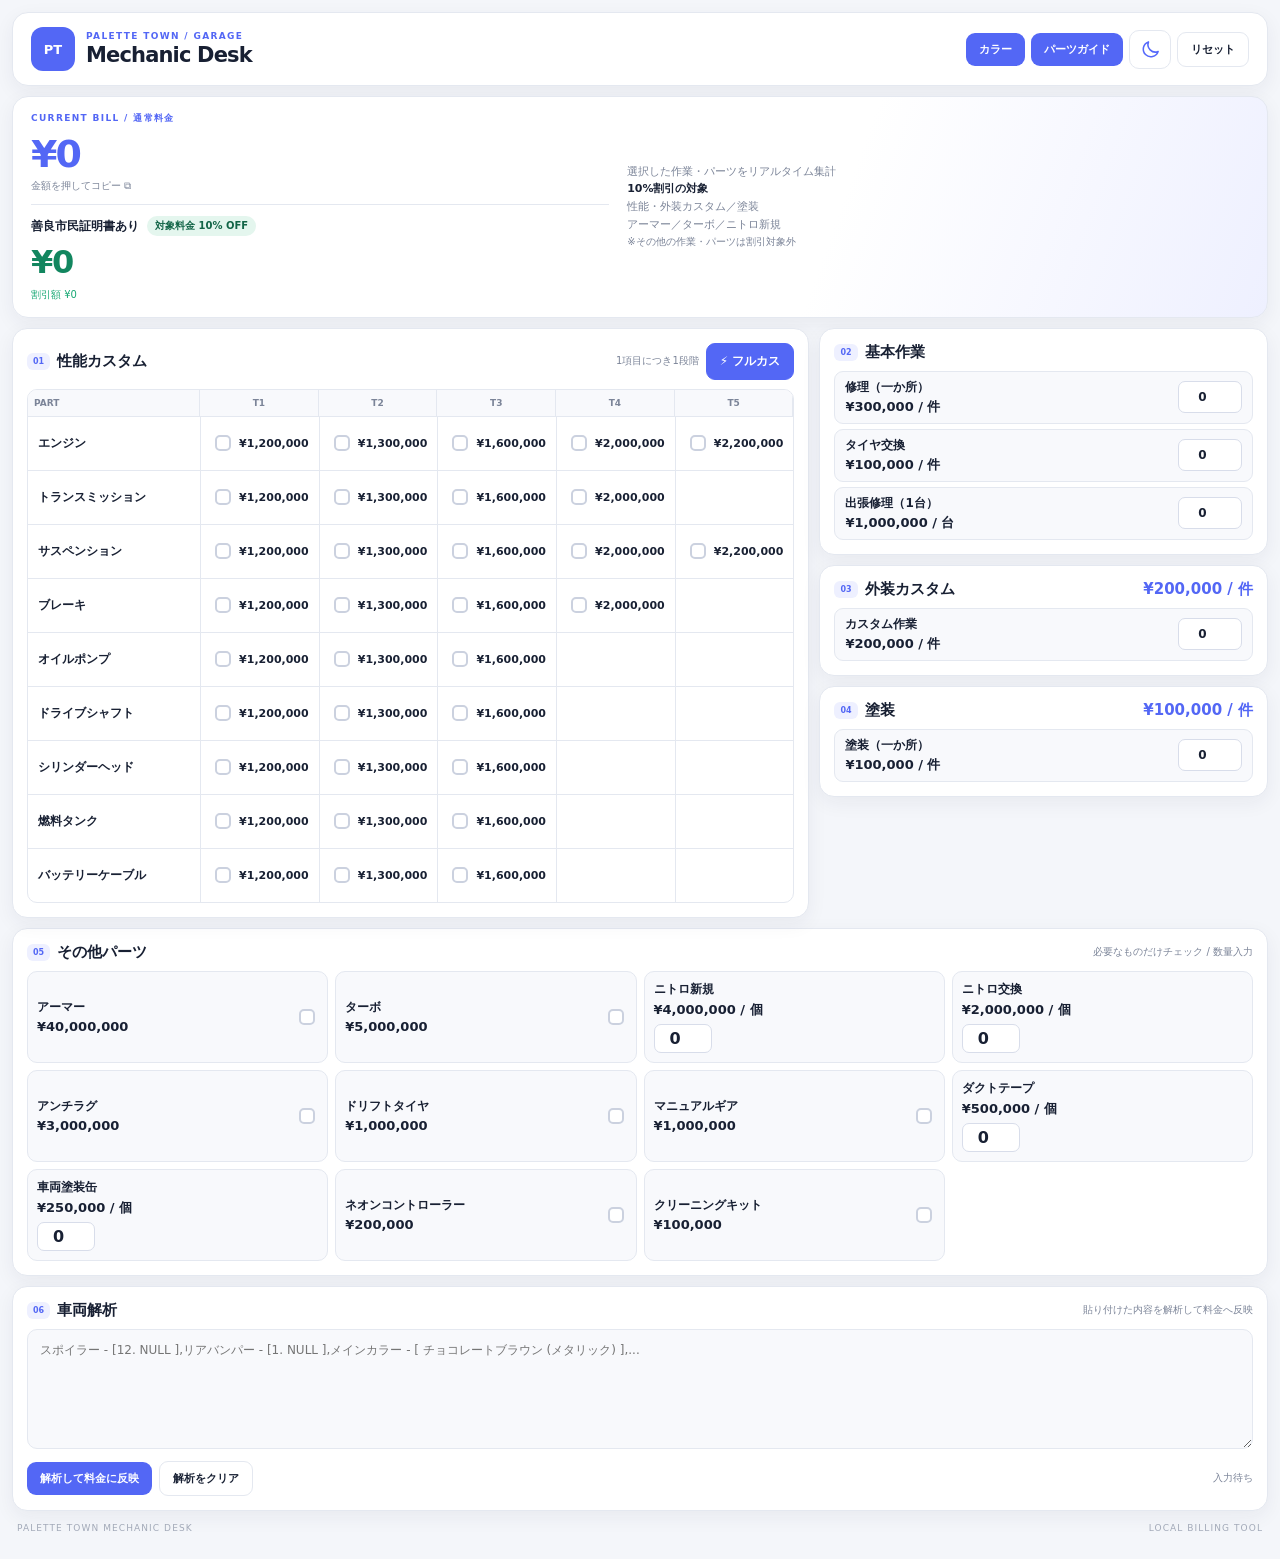
==== index.html @ 04c44219 "Add files via upload" ====
<!DOCTYPE html>
<html lang="ja">
<head>
  <meta charset="UTF-8">
  <meta name="viewport" content="width=device-width, initial-scale=1.0">
  <title>Palette Town | Mechanic Desk</title>
  <link rel="stylesheet" href="style.css?v=fullcustom-nitro-20261017-3">
  <link rel="stylesheet" href="theme-icons.css?v=20261020-01">
</head>
<body>
  <div class="app">

    <header class="topbar">
      <div class="brand">
        <div class="brand-mark">PT</div>
        <div>
          <div class="eyebrow">PALETTE TOWN / GARAGE</div>
          <h1>Mechanic Desk</h1>
        </div>
      </div>

      <div class="header-actions">
        <button type="button" onclick="location.href='colors.html?v=anonymous-safe-20261009-1'">カラー</button>
        <button type="button" onclick="location.href='guide.html'" aria-label="パーツガイドへ移動">パーツガイド</button>
        <button id="themeBtn" class="theme-btn" title="ライト・ダークモード切替" aria-label="ライト・ダークモード切替" type="button">🌙</button>
        <button id="resetBtn" class="ghost">リセット</button>
      </div>
    </header>

    <section class="summary">
      <div class="bill-amounts">
        <div class="bill-line">
          <p class="eyebrow">CURRENT BILL / 通常料金</p>
          <button type="button" class="amount-click total" id="total"
            title="通常料金をコピー" aria-label="通常料金0円をコピー">¥0</button>
          <span class="copy-assist">金額を押してコピー <span aria-hidden="true">⧉</span></span>
        </div>
        <div class="certificate-bill">
          <div class="certificate-title">
            <span>善良市民証明書あり</span>
            <span class="certificate-rate">対象料金 10% OFF</span>
          </div>
          <button type="button" class="amount-click discounted-total" id="discountTotal"
            title="証明書割引後の金額をコピー" aria-label="善良市民証明書適用後0円をコピー">¥0</button>
          <span class="discount-savings" id="discountSavings">割引額 ¥0</span>
        </div>
      </div>
      <div class="summary-note">
        選択した作業・パーツをリアルタイム集計<br>
        <strong>10%割引の対象</strong><br>
        性能・外装カスタム／塗装<br>
        アーマー／ターボ／ニトロ新規<br>
        <span class="summary-notice">※その他の作業・パーツは割引対象外</span>
      </div>
      <div class="message" id="message" role="status" aria-live="polite"></div>
    </section>

    <main class="workspace">

      <section class="panel performance">
        <div class="panel-head">
          <div>
            <span class="section-no">01</span>
            <h2>性能カスタム</h2>
          </div>
          <div class="performance-quick">
            <span class="hint">1項目につき1段階</span>
            <button type="button" id="fullCustomBtn" class="full-custom-btn" aria-pressed="false" title="エンジンT4・ブレーキT3・トランスミッションT3・その他性能最高T、アーマー・ターボ・ニトロ新規1個を選択（サスペンション除外）">⚡ フルカス</button>
          </div>
        </div>

        <div class="tier-table">
          <div class="tier-head">
            <span>PART</span>
            <span>T1</span>
            <span>T2</span>
            <span>T3</span>
            <span>T4</span>
            <span>T5</span>
          </div>
          <div id="tierItems"></div>
        </div>
      </section>

      <div class="side-stack">

        <section class="panel compact">
          <div class="panel-head">
            <div>
              <span class="section-no">02</span>
              <h2>基本作業</h2>
            </div>
          </div>

          <div class="basic-list">
            <label class="basic-row">
              <span>
                修理（一か所）
                <small>¥300,000 / 件</small>
              </span>
              <input type="number" min="0" value="0" data-price="300000" class="qty">
            </label>

            <label class="basic-row">
              <span>
                タイヤ交換
                <small>¥100,000 / 件</small>
              </span>
              <input type="number" min="0" value="0" data-price="100000" class="qty">
            </label>

            <label class="basic-row">
              <span>
                出張修理（1台）
                <small>¥1,000,000 / 台</small>
              </span>
              <input type="number" min="0" value="0" data-price="1000000" class="qty">
            </label>
          </div>
        </section>

        <section class="panel compact">
          <div class="panel-head">
            <div>
              <span class="section-no">03</span>
              <h2>外装カスタム</h2>
            </div>
            <strong>¥200,000 / 件</strong>
          </div>

          <div class="basic-list">
            <label class="basic-row">
              <span>
                カスタム作業
                <small>¥200,000 / 件</small>
              </span>
              <input id="customQty" type="number" min="0" value="0" data-price="200000" data-discount-eligible="true" class="qty">
            </label>
          </div>
        </section>

        <section class="panel compact">
          <div class="panel-head">
            <div>
              <span class="section-no">04</span>
              <h2>塗装</h2>
            </div>
            <strong>¥100,000 / 件</strong>
          </div>

          <div class="basic-list">
            <label class="basic-row">
              <span>
                塗装（一か所）
                <small>¥100,000 / 件</small>
              </span>
              <input id="paintQty" type="number" min="0" value="0" data-price="100000" data-discount-eligible="true" class="qty">
            </label>
          </div>
        </section>

      </div>
    </main>

    <section class="panel other">
      <div class="panel-head">
        <div>
          <span class="section-no">05</span>
          <h2>その他パーツ</h2>
        </div>
        <span class="hint">必要なものだけチェック / 数量入力</span>
      </div>

      <div class="parts-grid" id="partsGrid"></div>
    </section>

    <!-- 車両解析はページの一番最後 -->
    <section class="panel analyzer-panel">
      <div class="panel-head">
        <div>
          <span class="section-no">06</span>
          <h2>車両解析</h2>
        </div>
        <span class="hint">貼り付けた内容を解析して料金へ反映</span>
      </div>

      <textarea
        id="orderInput"
        class="analyzer-input"
        spellcheck="false"
        placeholder="スポイラー - [12. NULL ],リアバンパー - [1. NULL ],メインカラー - [ チョコレートブラウン (メタリック) ],..."
      ></textarea>

      <div class="analyzer-actions">
        <button id="analyzeBtn">解析して料金に反映</button>
        <button id="clearAnalysisBtn" class="ghost">解析をクリア</button>
        <span id="analyzerStatus" class="analyzer-status">入力待ち</span>
      </div>

      <div id="analyzerResult" class="analyzer-result">
        <div class="analyzer-result-head">
          <strong>必要アイテム合計</strong>
          <div class="analyzer-counts">
            <span id="analysisItemCount">0個</span>
            <span id="analysisTypeCount">0種類</span>
          </div>
        </div>

        <div id="needGrid" class="need-grid"></div>

        <div class="analysis-breakdown">
          <div class="analysis-charge">
            <span>
              カスタム
              <small class="auto-note">料金へ自動反映</small>
            </span>
            <strong><span id="analysisCustomCount">0</span>件 × ¥200,000</strong>
          </div>

          <div class="analysis-charge">
            <span>
              塗装
              <small class="auto-note">料金へ自動反映</small>
            </span>
            <strong><span id="analysisPaintCount">0</span>件 × ¥100,000</strong>
          </div>
        </div>

        <div class="instruction-area">
          <section class="instruction-section">
            <div class="instruction-title">
              <div>
                <strong>パーツ選択</strong>
                <small>どのパーツの、どの項目を、何番にするか</small>
              </div>
              <span id="partInstructionCount">0件</span>
            </div>
            <div id="partInstructionGrid" class="instruction-grid"></div>
          </section>

          <section class="instruction-section">
            <div class="instruction-title">
              <div>
                <strong>カラー</strong>
                <small>どの項目を、何色にするか</small>
              </div>
              <span id="settingInstructionCount">0件</span>
            </div>
            <div id="settingInstructionGrid" class="instruction-grid"></div>
          </section>
        </div>

        <section id="unregisteredSection" class="unregistered-section" hidden>
          <div class="instruction-title">
            <div>
              <strong>未登録</strong>
              <small>変更項目が未登録のものです。内容を確認してください。</small>
            </div>
            <span id="unregisteredCount">0件</span>
          </div>
          <div id="unregisteredGrid" class="instruction-grid"></div>
        </section>
      </div>
    </section>

    <footer>
      <span>PALETTE TOWN MECHANIC DESK</span>
      <span>LOCAL BILLING TOOL</span>
    </footer>

  </div>

  <script src="script.js?v=fullcustom-nitro-20261017-3"></script>
</body>
</html>
---- style.css ----
*{box-sizing:border-box}

:root{
  --bg:#f4f6fa;
  --surface:#fff;
  --surface2:#f8f9fc;
  --text:#182033;
  --muted:#7b8498;
  --line:#e4e8f0;
  --primary:#5367f5;
  --primary-dark:#4052d8;
  --green:#18a874;
  --shadow:0 6px 20px rgba(29,42,76,.06);
}

body.dark{
  --bg:#11141b;
  --surface:#1a1f29;
  --surface2:#202631;
  --text:#edf1f7;
  --muted:#929bad;
  --line:#303746;
  --primary:#6879ff;
  --primary-dark:#7b89ff;
  --green:#37c995;
  --shadow:0 8px 24px rgba(0,0,0,.22);
}

html{scroll-behavior:smooth}

body{
  margin:0;
  background:var(--bg);
  color:var(--text);
  font-family:"Noto Sans JP","Yu Gothic",system-ui,sans-serif;
  transition:background .2s,color .2s;
}

button,input{font:inherit}
button{cursor:pointer}

.app{
  width:min(1320px,calc(100% - 24px));
  margin:12px auto 24px;
}

.topbar{
  background:var(--surface);
  border:1px solid var(--line);
  border-radius:16px;
  padding:14px 18px;
  display:flex;
  align-items:center;
  justify-content:space-between;
  gap:14px;
  box-shadow:var(--shadow);
  margin-bottom:10px;
}

.brand{
  display:flex;
  align-items:center;
  gap:11px;
}

.brand-mark{
  width:44px;
  height:44px;
  border-radius:12px;
  background:var(--primary);
  color:#fff;
  display:grid;
  place-items:center;
  font-size:13px;
  font-weight:900;
}

.eyebrow{
  color:var(--primary);
  font-size:9px;
  font-weight:900;
  letter-spacing:.15em;
  margin:0 0 2px;
}

h1{
  font-size:21px;
  margin:0;
  letter-spacing:-.04em;
}

.header-actions{
  display:flex;
  align-items:center;
  gap:6px;
}

button{
  border:0;
  border-radius:9px;
  padding:9px 13px;
  background:var(--primary);
  color:#fff;
  font-weight:800;
  font-size:11px;
}

button:hover{
  background:var(--primary-dark);
}

button:active{
  transform:scale(.98);
}

button.ghost{
  background:var(--surface);
  color:var(--text);
  border:1px solid var(--line);
}

.theme-btn{
  width:38px;
  height:38px;
  padding:0;
  display:grid;
  place-items:center;
  background:var(--surface);
  color:var(--text);
  border:1px solid var(--line);
  font-size:16px;
}

.theme-btn:hover{
  background:var(--surface2);
}

/* サマリー */

.summary{
  background:linear-gradient(
    110deg,
    var(--surface) 0%,
    var(--surface) 65%,
    #eef0ff 100%
  );
  border:1px solid var(--line);
  border-radius:16px;
  padding:15px 18px;
  display:grid;
  grid-template-columns:1.1fr 1fr auto;
  align-items:center;
  gap:12px;
  box-shadow:var(--shadow);
  margin-bottom:10px;
}

body.dark .summary{
  background:linear-gradient(
    110deg,
    var(--surface) 0%,
    var(--surface) 65%,
    #20253d 100%
  );
}

.total{
  font-size:38px;
  line-height:1;
  font-weight:900;
  color:var(--primary);
  letter-spacing:-.05em;
}

.summary-note{
  font-size:11px;
  color:var(--muted);
  line-height:1.6;
}

.message{
  font-size:11px;
  color:var(--green);
  text-align:right;
  min-width:130px;
}

/* レイアウト */

.workspace{
  display:grid;
  grid-template-columns:minmax(0,1.6fr) minmax(340px,.9fr);
  gap:10px;
}

.panel{
  background:var(--surface);
  border:1px solid var(--line);
  border-radius:15px;
  padding:14px;
  box-shadow:var(--shadow);
  margin-bottom:10px;
}

.panel-head{
  display:flex;
  justify-content:space-between;
  align-items:center;
  gap:8px;
  margin-bottom:9px;
}

.panel-head>div{
  display:flex;
  align-items:center;
  gap:7px;
}

.section-no{
  color:var(--primary);
  background:#eef0ff;
  border-radius:6px;
  padding:4px 6px;
  font-size:8px;
  font-weight:900;
}

body.dark .section-no{
  background:#292f52;
}

h2{
  font-size:15px;
  margin:0;
}

.hint{
  font-size:10px;
  color:var(--muted);
}

.panel-head strong{
  font-size:15px;
  color:var(--primary);
  font-weight:900;
  white-space:nowrap;
}

/* 性能カスタム */

.tier-table{
  border:1px solid var(--line);
  border-radius:10px;
  overflow:hidden;
}

.tier-head,
.tier-row{
  display:grid;
  grid-template-columns:1.45fr repeat(5,1fr);
}

.tier-head{
  background:var(--surface2);
  color:var(--muted);
  font-size:9px;
  font-weight:900;
}

.tier-head span{
  padding:8px 6px;
  text-align:center;
  border-right:1px solid var(--line);
}

.tier-head span:first-child{
  text-align:left;
}

.tier-row{
  min-height:54px;
  border-top:1px solid var(--line);
}

.tier-row>span{
  display:flex;
  align-items:center;
  padding:7px 10px;
  font-size:12px;
  font-weight:800;
}

.tier-cell{
  display:flex;
  align-items:center;
  justify-content:center;
  border-left:1px solid var(--line);
}

.tier-cell label{
  width:100%;
  height:100%;
  display:flex;
  align-items:center;
  justify-content:center;
  gap:5px;
  cursor:pointer;
}

.tier-cell label:hover{
  background:var(--surface2);
}

.tier-cell input,
.part input[type=checkbox]{
  appearance:none;
  width:16px;
  height:16px;
  border:2px solid #cbd1df;
  border-radius:5px;
  background:var(--surface);
  position:relative;
  flex-shrink:0;
}

.tier-cell input:checked,
.part input[type=checkbox]:checked{
  background:var(--primary);
  border-color:var(--primary);
}

.tier-cell input:checked:after,
.part input[type=checkbox]:checked:after{
  content:"✓";
  position:absolute;
  left:2px;
  top:-3px;
  color:#fff;
  font-size:11px;
  font-weight:900;
}

.tier-price{
  font-size:11px;
  color:var(--text);
  font-weight:800;
}

/* 基本作業 */

.basic-list{
  display:grid;
  gap:5px;
}

.basic-row{
  display:flex;
  align-items:center;
  justify-content:space-between;
  padding:7px 10px;
  border:1px solid var(--line);
  background:var(--surface2);
  border-radius:9px;
  font-size:12px;
  font-weight:700;
}

.basic-row span{
  display:flex;
  flex-direction:column;
  gap:2px;
}

.basic-row small{
  color:var(--text);
  font-size:13px;
  font-weight:800;
}

.qty{
  width:64px;
  height:32px;
  border:1px solid #d8ddea;
  border-radius:7px;
  background:var(--surface);
  color:var(--text);
  text-align:center;
  outline:none;
  font-weight:700;
}

.qty:focus{
  border-color:var(--primary);
  box-shadow:0 0 0 3px #eef0ff;
}

body.dark .qty{
  border-color:#3b4353;
}

/* その他パーツ */

.parts-grid{
  display:grid;
  grid-template-columns:repeat(4,1fr);
  gap:7px;
}

.part{
  min-height:70px;
  border:1px solid var(--line);
  border-radius:10px;
  background:var(--surface2);
  padding:9px;
  display:grid;
  grid-template-columns:1fr auto;
  gap:6px;
  align-items:center;
}

.part:hover{
  border-color:#c9d0e0;
}

.part:has(input:checked){
  border-color:#b8c0ff;
  background:#f0f2ff;
}

body.dark .part:has(input:checked){
  border-color:#6874d8;
  background:#252b45;
}

.part-name{
  font-size:12px;
  font-weight:800;
}

.part-price{
  font-size:13px;
  color:var(--text);
  font-weight:800;
  margin-top:3px;
}

.part .qty{
  width:58px;
  height:29px;
  margin-top:5px;
}

/* フッター */

footer{
  display:flex;
  justify-content:space-between;
  padding:2px 5px;
  color:#a2a9b8;
  font-size:9px;
  letter-spacing:.12em;
}

/* タブレット */

@media(max-width:1000px){
  .workspace{
    grid-template-columns:1fr;
  }

  .parts-grid{
    grid-template-columns:repeat(3,1fr);
  }
}

/* スマホ */

@media(max-width:700px){
  .app{
    width:calc(100% - 14px);
    margin-top:7px;
  }

  .topbar{
    flex-direction:column;
    align-items:flex-start;
    padding:12px 14px;
  }

  .header-actions{
    width:100%;
    flex-wrap:wrap;
  }

  .summary{
    grid-template-columns:1fr;
    padding:13px 15px;
  }

  .message{
    text-align:left;
  }

  .tier-table{
    overflow-x:auto;
  }

  .tier-head,
  .tier-row{
    min-width:650px;
  }

  .parts-grid{
    grid-template-columns:repeat(2,1fr);
  }

  .total{
    font-size:34px;
  }
}

/* 小さいスマホ */

@media(max-width:420px){
  .app{
    width:calc(100% - 8px);
  }

  .panel{
    padding:11px;
  }

  .topbar{
    padding:11px;
  }

  .summary{
    padding:12px;
  }

  .parts-grid{
    grid-template-columns:1fr;
  }

  .header-actions button{
    flex:1;
  }

  .theme-btn{
    flex:0 0 42px!important;
  }
}


/* 車両解析 統合 */
.analyzer-input{width:100%;min-height:105px;resize:vertical;padding:11px 12px;border:1px solid var(--line);border-radius:10px;background:var(--surface2);color:var(--text);outline:none;font:12px/1.65 "Noto Sans JP","Yu Gothic",system-ui,sans-serif}
.analyzer-input:focus{border-color:var(--primary);box-shadow:0 0 0 3px #eef0ff}body.dark .analyzer-input:focus{box-shadow:0 0 0 3px #292f52}
.analyzer-actions{display:flex;align-items:center;gap:7px;margin-top:8px}.analyzer-actions .ghost{background:var(--surface);color:var(--text);border:1px solid var(--line)}#analyzerStatus{margin-left:auto;color:var(--muted);font-size:10px}
.analyzer-result{display:none;margin-top:10px}.analyzer-result.show{display:block}.analyzer-result-head{display:flex;justify-content:space-between;align-items:center;margin-bottom:7px;font-size:11px}.analyzer-result-head span{color:var(--muted)}
.need-grid{display:grid;grid-template-columns:repeat(6,1fr);gap:6px}.need-card{min-height:60px;padding:8px;border:1px solid var(--line);border-radius:9px;background:var(--surface2);display:flex;justify-content:space-between;align-items:center;gap:6px}.need-card b{display:block;font-size:10px}.need-card small{display:block;color:var(--muted);font-size:8px;margin-top:2px}.need-card>strong{color:var(--primary);font-size:13px;white-space:nowrap}
.analysis-breakdown{display:grid;grid-template-columns:repeat(2,1fr);gap:6px;margin-top:8px}.analysis-breakdown>div{padding:8px 10px;border:1px solid var(--line);border-radius:9px;background:var(--surface2);display:flex;justify-content:space-between;font-size:10px}.analysis-breakdown strong{color:var(--primary)}
@media(max-width:1000px){.need-grid{grid-template-columns:repeat(4,1fr)}}@media(max-width:700px){.need-grid{grid-template-columns:repeat(2,1fr)}.analysis-breakdown{grid-template-columns:1fr}.analyzer-actions{flex-wrap:wrap}#analyzerStatus{width:100%;margin-left:0}}@media(max-width:420px){.need-grid{grid-template-columns:1fr}}


/* ===== 06 車両解析 ===== */
.analyzer-panel{
  margin-top:0;
}

.analyzer-input{
  width:100%;
  min-height:120px;
  resize:vertical;
  padding:11px 12px;
  border:1px solid var(--line);
  border-radius:10px;
  background:var(--surface2);
  color:var(--text);
  outline:none;
  font:12px/1.65 "Noto Sans JP","Yu Gothic",system-ui,sans-serif;
}

.analyzer-input:focus{
  border-color:var(--primary);
  box-shadow:0 0 0 3px #eef0ff;
}

body.dark .analyzer-input:focus{
  box-shadow:0 0 0 3px #292f52;
}

.analyzer-actions{
  display:flex;
  align-items:center;
  gap:7px;
  margin-top:8px;
}

.analyzer-status{
  margin-left:auto;
  color:var(--muted);
  font-size:10px;
}

.analyzer-result{
  display:none;
  margin-top:12px;
}

.analyzer-result.show{
  display:block;
}

.analyzer-result-head{
  display:flex;
  align-items:center;
  justify-content:space-between;
  gap:8px;
  margin-bottom:8px;
}

.analyzer-result-head strong{
  font-size:12px;
}

.analyzer-counts{
  display:flex;
  gap:6px;
}

.analyzer-counts span{
  padding:6px 9px;
  border-radius:999px;
  background:#e9f0ec;
  color:#267b78;
  font-size:9px;
  font-weight:900;
}

body.dark .analyzer-counts span{
  background:#263a36;
  color:#6ed0c4;
}

.need-grid{
  display:grid;
  grid-template-columns:repeat(6,1fr);
  gap:6px;
}

.need-card{
  min-height:66px;
  padding:8px 9px;
  border:1px solid var(--line);
  border-radius:9px;
  background:var(--surface2);
  display:flex;
  align-items:center;
  justify-content:space-between;
  gap:7px;
}

.need-card b{
  display:block;
  font-size:10px;
}

.need-card small{
  display:block;
  margin-top:2px;
  color:var(--muted);
  font-size:8px;
  line-height:1.35;
}

.need-card strong{
  color:var(--primary);
  font-size:13px;
  white-space:nowrap;
}

.analysis-breakdown{
  display:grid;
  grid-template-columns:repeat(2,1fr);
  gap:6px;
  margin-top:8px;
}

.analysis-charge{
  padding:9px 10px;
  border:1px solid var(--line);
  border-radius:9px;
  background:var(--surface2);
  display:flex;
  justify-content:space-between;
  align-items:center;
  gap:8px;
  font-size:10px;
}

.analysis-charge strong{
  color:var(--primary);
  font-size:12px;
}

.auto-note{
  color:var(--green);
  font-size:8px;
  font-weight:900;
}

@media(max-width:1000px){
  .need-grid{grid-template-columns:repeat(4,1fr)}
}

@media(max-width:700px){
  .need-grid{grid-template-columns:repeat(2,1fr)}
  .analysis-breakdown{grid-template-columns:1fr}
  .analyzer-actions{flex-wrap:wrap}
  .analyzer-status{width:100%;margin-left:0}
}

@media(max-width:420px){
  .need-grid{grid-template-columns:1fr}
}


/* ===== 06 車両解析：作業指示 ===== */
.instruction-area{
  display:grid;
  grid-template-columns:1fr 1fr;
  gap:9px;
  margin-top:10px;
}

.instruction-section{
  min-width:0;
}

.instruction-title{
  display:flex;
  align-items:center;
  justify-content:space-between;
  gap:8px;
  margin-bottom:7px;
}

.instruction-title>div{
  display:flex;
  flex-direction:column;
  gap:2px;
}

.instruction-title strong{
  font-size:12px;
}

.instruction-title small{
  color:var(--muted);
  font-size:8px;
}

.instruction-title>span{
  flex-shrink:0;
  padding:5px 8px;
  border-radius:999px;
  background:#eef0ff;
  color:var(--primary);
  font-size:8px;
  font-weight:900;
}

body.dark .instruction-title>span{
  background:#292f52;
}

.instruction-grid{
  display:grid;
  grid-template-columns:repeat(2,minmax(0,1fr));
  gap:6px;
}

.instruction-card{
  min-width:0;
  padding:9px;
  border:1px solid var(--line);
  border-radius:9px;
  background:var(--surface2);
}

.instruction-row{
  display:grid;
  grid-template-columns:68px minmax(0,1fr);
  gap:7px;
  align-items:start;
  padding:4px 0;
  border-bottom:1px solid var(--line);
}

.instruction-row:last-child{
  border-bottom:0;
}

.instruction-label{
  color:var(--muted);
  font-size:8px;
  font-weight:900;
}

.instruction-value{
  min-width:0;
  font-size:10px;
  font-weight:800;
  word-break:break-word;
}

.instruction-choice{
  color:var(--primary);
  font-size:14px;
  font-weight:900;
}

.instruction-empty{
  grid-column:1/-1;
  padding:14px;
  border:1px dashed var(--line);
  border-radius:9px;
  text-align:center;
  color:var(--muted);
  font-size:9px;
}

@media(max-width:1000px){
  .instruction-area{grid-template-columns:1fr}
}

@media(max-width:700px){
  .instruction-grid{grid-template-columns:1fr}
}

/* ===== 車両解析：未登録 ===== */
.unregistered-section{
  margin-top:12px;
  padding-top:10px;
  border-top:1px solid var(--line);
}

.unregistered-section[hidden]{
  display:none;
}

.unregistered-card{
  border-style:dashed;
}

.unregistered-badge{
  color:#d97706;
  font-weight:900;
}

body.dark .unregistered-badge{
  color:#fbbf24;
}

/* ── Mechanic Desk: one-tap install progress, light and dark ── */
button.instruction-card.install-card {
  --install-bg:var(--surface2);
  --install-border:var(--line);
  color:var(--text);
  background:var(--install-bg);
  border:2px solid var(--install-border);
  width:100%;
  min-height:138px;
  border-radius:12px;
  display:block;
  text-align:left;
  padding:12px 14px;
  cursor:pointer;
  touch-action:manipulation;
  line-height:1.45;
  transition:background-color .15s,border-color .15s,box-shadow .15s,transform .15s;
}
button.instruction-card.install-card:hover {background:var(--surface);border-color:var(--primary);transform:translateY(-1px)}
button.instruction-card.install-card:focus-visible{outline:3px solid var(--primary);outline-offset:3px}
button.instruction-card.install-card:active{transform:scale(.995)}
.install-card-head{display:flex;align-items:center;justify-content:space-between;gap:12px;margin-bottom:9px;padding-bottom:8px;border-bottom:1px solid var(--line)}
.install-state{font-size:13px;font-weight:900;color:var(--muted)}
.install-state-symbol{display:grid;place-items:center;border-radius:50%;width:28px;height:28px;background:var(--surface);border:1px solid var(--line);font-size:15px;color:var(--muted)}
button.instruction-card.install-card.is-installed,
button.instruction-card.install-card.is-installed:hover{
  background:#e3f7ec;
  border-color:#1caa72;
  box-shadow:0 2px 0 #a6dec2;
}
button.instruction-card.install-card.is-installed .install-state,
button.instruction-card.install-card.is-installed .install-state-symbol {color:#076e48}
button.instruction-card.install-card.is-installed .install-state-symbol {background:#d2f4e3;border-color:#51bf90}
button.instruction-card.install-card.is-installed .instruction-value {color:#134e39}
button.instruction-card.install-card.is-installed .instruction-choice {color:#078054}
button.instruction-card.install-card.is-installed .instruction-label {color:#3c705f}
button.instruction-card.install-card.is-installed .instruction-row {border-color:#b3e3cf}
body.dark button.instruction-card.install-card.is-installed,
body.dark button.instruction-card.install-card.is-installed:hover{
  background:#183a32;
  border-color:#59c8a2;
  box-shadow:0 2px 0 #164d40;
}
body.dark button.instruction-card.install-card.is-installed .install-state,
body.dark button.instruction-card.install-card.is-installed .install-state-symbol {color:#9df0cb}
body.dark button.instruction-card.install-card.is-installed .install-state-symbol {background:#24483e;border-color:#4bbd93}
body.dark button.instruction-card.install-card.is-installed .instruction-value {color:#e5f8ed}
body.dark button.instruction-card.install-card.is-installed .instruction-choice {color:#80efbe}
body.dark button.instruction-card.install-card.is-installed .instruction-label {color:#a9d3c0}
body.dark button.instruction-card.install-card.is-installed .instruction-row {border-color:#31644e}
@media(max-width:700px){button.instruction-card.install-card{min-height:122px;padding:14px 16px}}


/* v4: full-card button, clearly visible toggled state (light and dark) */
button.install-card { position:relative; cursor:pointer; user-select:none; -webkit-tap-highlight-color:transparent; }
button.install-card .install-card-hint {margin-left:auto;color:var(--muted);font-size:10px;font-weight:600;}
button.install-card[aria-pressed="true"],button.install-card[aria-pressed="true"]:hover {
  background:#c9f1dd !important; border-color:#168f61 !important;
  box-shadow:inset 0 0 0 1px #168f61, 0 2px 7px rgba(13,102,72,.11);
}
button.install-card[aria-pressed="true"] .install-card-hint {color:#087045;}
body.dark button.install-card[aria-pressed="true"],body.dark button.install-card[aria-pressed="true"]:hover {
  background:#194c3d !important; border-color:#62deae !important;
  box-shadow:inset 0 0 0 1px #62deae,0 2px 7px rgba(0,0,0,.2);
}
body.dark button.install-card[aria-pressed="true"] .install-card-hint {color:#aaf2d3;}
@media(max-width:600px){button.install-card .install-card-hint{font-size:9px}}

/* 善良市民証明書の料金表示：ライト / ダーク両方に対応 */
.summary {
  grid-template-columns:minmax(265px,1.22fr) minmax(190px,1fr) minmax(130px,auto);
  align-items:center;
  gap:18px;
}
.bill-amounts {display:flex;flex-direction:column;gap:11px;min-width:0;}
.bill-line .eyebrow {margin-bottom:5px;}
button.amount-click {
  display:block;
  width:fit-content;
  max-width:100%;
  border:0;
  padding:5px 8px 5px 0;
  border-radius:7px;
  background:transparent!important;
  box-shadow:none;
  text-align:left;
  cursor:copy;
  touch-action:manipulation;
  font-variant-numeric:tabular-nums;
  color:var(--primary);
  transform:none!important;
  transition:color .16s ease,opacity .16s ease;
}
button.amount-click:hover {color:var(--primary-dark);opacity:.8;}
button.amount-click:active {opacity:.6;}
button.amount-click:focus-visible {outline:3px solid var(--primary);outline-offset:3px;}
.copy-assist {display:block;font-size:10px;color:var(--muted);margin-top:1px;}
.certificate-bill {border-top:1px solid var(--line);padding-top:11px;}
.certificate-title {
  display:flex;align-items:center;flex-wrap:wrap;gap:8px;
  color:var(--text);font-size:12px;font-weight:800;
}
.certificate-rate {
  display:inline-block;padding:3px 8px;border-radius:100px;
  background:#e4f6ee;color:#126547;font-size:10px;white-space:nowrap;
}
button.discounted-total {
  margin-top:3px;
  font-size:clamp(25px,2.75vw,32px);line-height:1.18;
  letter-spacing:-.04em;
  font-weight:900;
  color:#12865f;
}
button.discounted-total:hover {color:#0b674a;}
.discount-savings {display:block;margin-top:1px;font-size:10px;color:var(--green);}
.summary-note strong {color:var(--text);}
.summary-notice {font-size:10px;}
body.dark .certificate-rate {background:#203d33;color:#8ef1c1;}
body.dark button.discounted-total {color:#7ee4b2;}
body.dark button.discounted-total:hover {color:#a9f4cc;}
@media(max-width:1000px) {
 .summary {grid-template-columns:minmax(230px,1.3fr) minmax(170px,1fr);}
 .summary .message {grid-column:1/-1;text-align:left;min-height:0;}
}
@media(max-width:700px) {
 .summary {grid-template-columns:1fr;gap:12px;}
 .summary .message {grid-column:auto;}
 .summary-note {border-top:1px solid var(--line);padding-top:11px;}
}
/* スマホ：性能カスタムの表だけを横スクロールし、ページ全体は広げない */
.workspace > *, .panel.performance, .panel.other, .analyzer-panel, .side-stack {min-width:0;}
.tier-table {max-width:100%; min-width:0;}
@media(max-width:700px) {
 .performance .tier-table {overflow-x:auto;overscroll-behavior-x:contain;}
}

/* 性能カスタム：一括フルカス（両テーマ対応） */
.performance-quick {
  display:flex;
  align-items:center;
  justify-content:flex-end;
  flex-wrap:wrap;
  gap:9px;
}
button.full-custom-btn {
  white-space:nowrap;
  border:1px solid var(--primary);
  background:var(--primary);
  color:#fff;
  border-radius:9px;
  min-height:37px;
  padding:9px 13px;
  font-size:12px;
  font-weight:800;
  touch-action:manipulation;
}
button.full-custom-btn:hover { background:var(--primary-dark); }
button.full-custom-btn:focus-visible {outline:3px solid var(--primary);outline-offset:3px;}
button.full-custom-btn.is-active {background:#e7f5ef;border-color:#77c8a3;color:#0c6948;}
button.full-custom-btn.is-active:hover {background:#d7eee3;}
body.dark button.full-custom-btn.is-active {background:#204136;border-color:#478f75;color:#a4f4c9;}
body.dark button.full-custom-btn.is-active:hover {background:#285341;}
@media(max-width:700px){
  .performance .panel-head {align-items:flex-start;}
  .performance-quick .hint {display:none;}
}
---- theme-icons.css ----
/* PALETTE TOWN: three-page shared theme switch — script text changes are hidden, icon lives in CSS. */
#themeBtn.theme-btn, #themeBtn.icon-btn, #themeBtn.theme-toggle {
  box-sizing: border-box;
  width: 42px !important;
  min-width: 42px !important;
  height: 39px !important;
  min-height: 39px !important;
  padding: 0 !important;
  display: inline-flex !important;
  align-items: center;
  justify-content: center;
  vertical-align: middle;
  font-size: 0 !important;
  line-height: 0 !important;
  border-radius: 10px !important;
  cursor: pointer;
  flex-shrink: 0;
  color: transparent !important;
  -webkit-tap-highlight-color: transparent;
}
#themeBtn::before {
  content: "";
  display:block;
  width: 21px;
  height: 21px;
  flex: 0 0 21px;
  background-image: url("[data-uri]");
  background-size: 100% 100%;
  background-repeat: no-repeat;
}
body.dark #themeBtn::before,
body.palette-colors:not(.light) #themeBtn::before {
  background-image: url("[data-uri]");
}
#themeBtn:focus-visible {
  outline: 3px solid #7988ff !important;
  outline-offset: 3px !important;
}
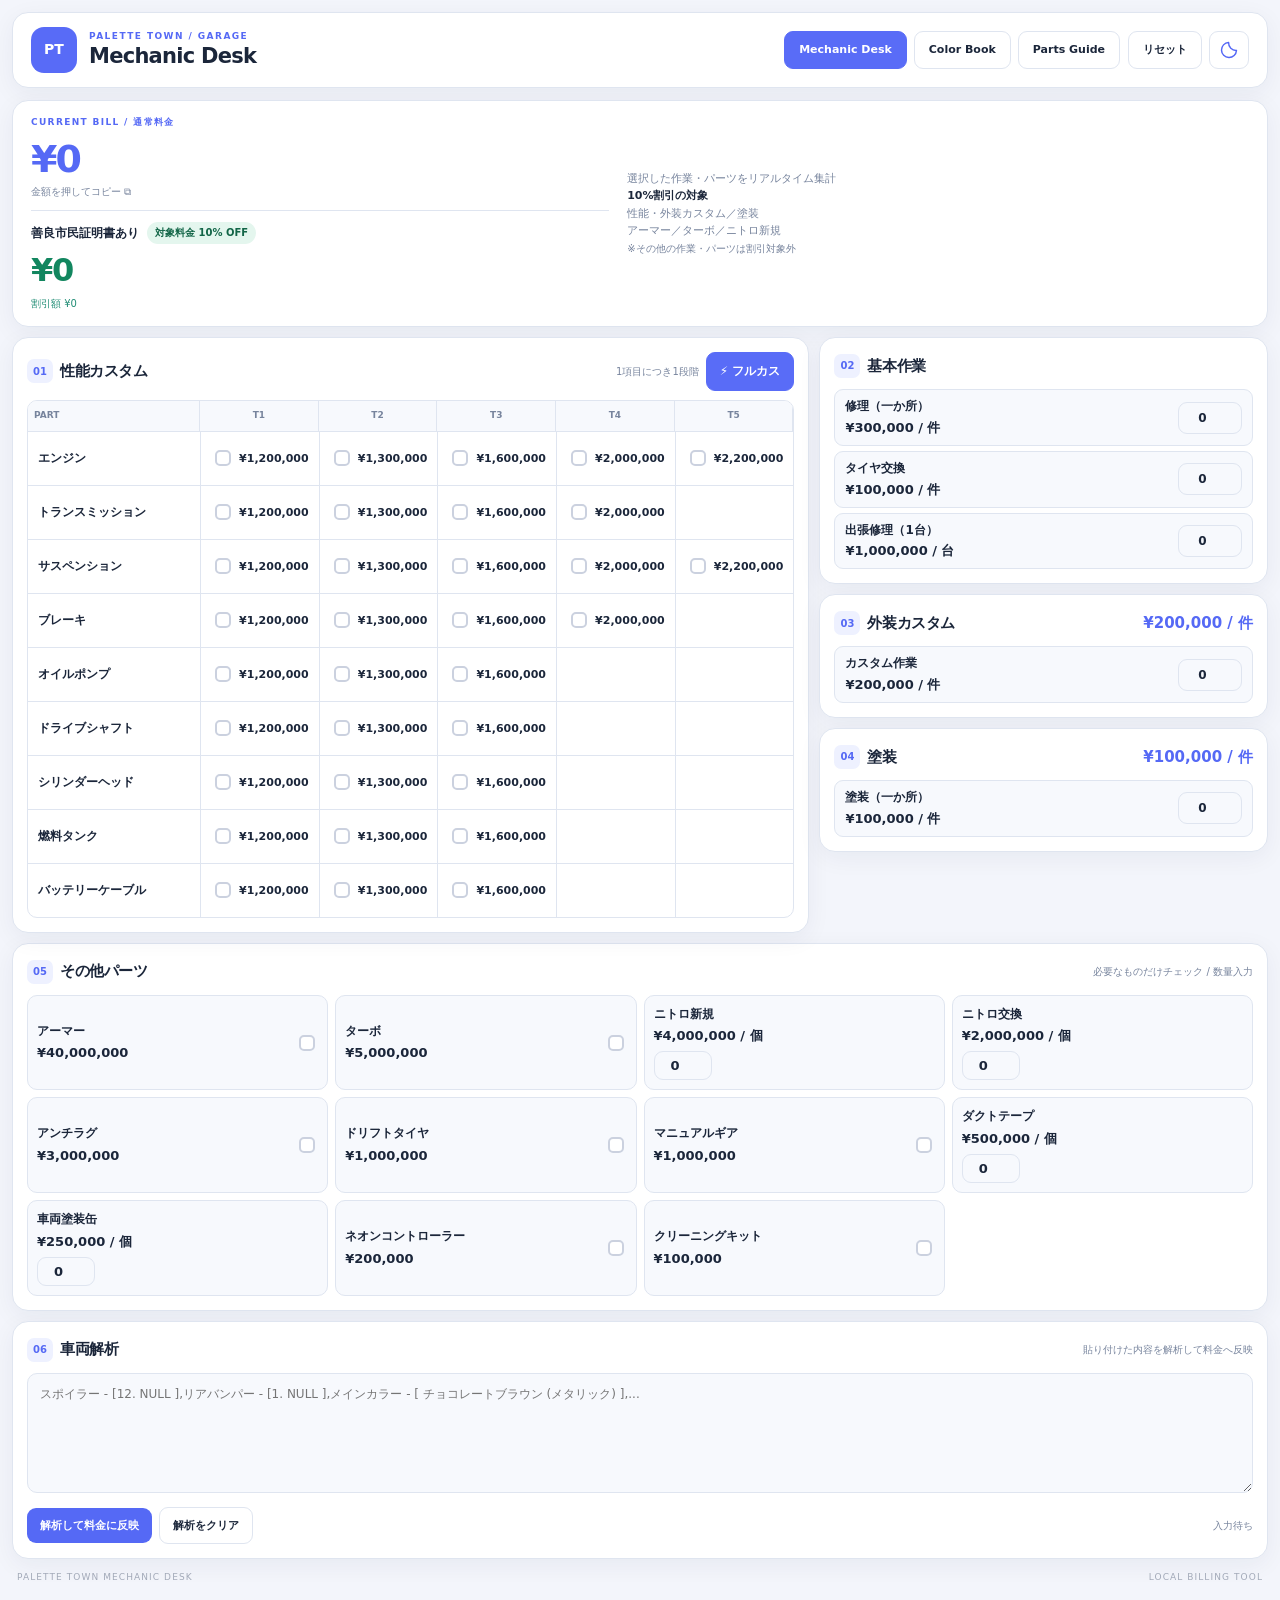
==== commit 7152d066: "Add files via upload" ====
--- a/index.html
+++ b/index.html
@@ -3,29 +3,27 @@
 <head>
   <meta charset="UTF-8">
   <meta name="viewport" content="width=device-width, initial-scale=1.0">
-  <title>Palette Town | Mechanic Desk</title>
+  <title>Mechanic Desk | PALETTE TOWN / GARAGE</title>
   <link rel="stylesheet" href="style.css?v=fullcustom-nitro-20261017-3">
-  <link rel="stylesheet" href="theme-icons.css?v=20261020-01">
+<link rel="stylesheet" href="shared-ui.css?v=ui-unify-20261020-1">
+<script src="shared-ui.js?v=ui-unify-20261020-1"></script>
 </head>
-<body>
-  <div class="app">
-
-    <header class="topbar">
-      <div class="brand">
-        <div class="brand-mark">PT</div>
-        <div>
-          <div class="eyebrow">PALETTE TOWN / GARAGE</div>
-          <h1>Mechanic Desk</h1>
-        </div>
-      </div>
-
-      <div class="header-actions">
-        <button type="button" onclick="location.href='colors.html?v=anonymous-safe-20261009-1'">カラー</button>
-        <button type="button" onclick="location.href='guide.html'" aria-label="パーツガイドへ移動">パーツガイド</button>
-        <button id="themeBtn" class="theme-btn" title="ライト・ダークモード切替" aria-label="ライト・ダークモード切替" type="button">🌙</button>
-        <button id="resetBtn" class="ghost">リセット</button>
-      </div>
-    </header>
+<body data-pt-page="mechanic">
+  <div class="app pt-page">
+
+    <header class="topbar pt-header">
+  <a class="pt-brand" href="index.html" aria-label="Palette Town Garage ホーム">
+    <span class="pt-brand-mark" aria-hidden="true">PT</span>
+    <span class="pt-brand-copy"><small>PALETTE TOWN / GARAGE</small><strong class="pt-header-name">Mechanic Desk</strong></span>
+  </a>
+  <nav class="pt-header-actions" aria-label="メインナビゲーション">
+    <span class="pt-nav-pages"><a class="pt-tab is-active" href="index.html" aria-current="page">Mechanic Desk</a>
+<a class="pt-tab" href="colors.html">Color Book</a>
+<a class="pt-tab" href="guide.html">Parts Guide</a>
+</span>
+    <span class="pt-nav-tools"><button id="resetBtn" type="button" class="ghost pt-utility">リセット</button><button id="themeBtn" class="pt-theme" type="button" title="表示モード切替" aria-label="表示モードを切り替える">☾</button></span>
+  </nav>
+</header>
 
     <section class="summary">
       <div class="bill-amounts">
--- a/shared-ui.css
+++ b/shared-ui.css
@@ -0,0 +1,220 @@
+/* PALETTE TOWN — Shared UI Design System / 2026-10-20
+   Loaded AFTER each page's existing CSS to preserve its behavior and layout.
+   Functional scripts (prices, Firebase, recommendations) are not modified. */
+
+body[data-pt-page] {
+ --bg:#f3f5fb;
+ --surface:#ffffff;
+ --surface2:#f7f9fd;
+ --panel:#ffffff;
+ --panel-soft:#f7f9fd;
+ --text:#1b263a;
+ --muted:#77849d;
+ --line:#dfe5f0;
+ --border:#dfe5f0;
+ --primary:#5569f5;
+ --primary-dark:#4054df;
+ --accent:#5569f5;
+ --accent-strong:#4054df;
+ --accent-soft:#eef1ff;
+ --blue:#5569f5;
+ --blue-dark:#4054df;
+ --blue-pale:#eef1ff;
+ --green:#208d75;
+ --success:#208d75;
+ --teal:#208d75;
+ --teal-bg:#e7f6f0;
+ --shadow:0 6px 24px rgba(23,37,72,.055);
+ background:var(--bg);
+ color:var(--text);
+ color-scheme:light;
+ font-family:system-ui,-apple-system,"Noto Sans JP","Yu Gothic","Hiragino Kaku Gothic ProN",sans-serif;
+ font-size:13px;
+ line-height:1.55;
+}
+body[data-pt-page].dark,
+body[data-pt-page="color"]:not(.light) {
+ --bg:#11161e;
+ --surface:#1b2330;
+ --surface2:#252f3f;
+ --panel:#1b2330;
+ --panel-soft:#252f3f;
+ --text:#f1f4fa;
+ --muted:#a6b3c9;
+ --line:#364256;
+ --border:#364256;
+ --primary:#8492ff;
+ --primary-dark:#a2acff;
+ --accent:#8492ff;
+ --accent-strong:#a2acff;
+ --accent-soft:#2b3551;
+ --blue:#8492ff;
+ --blue-dark:#a2acff;
+ --blue-pale:#2b3551;
+ --green:#7ee1b7;
+ --success:#7ee1b7;
+ --teal:#7ee1b7;
+ --teal-bg:#173c34;
+ --shadow:0 9px 28px rgba(0,0,0,.13);
+ color-scheme:dark;
+}
+body[data-pt-page] :where(*, *::before, *::after){box-sizing:border-box}
+.app.pt-page,.page.pt-page{
+ width:min(1320px, calc(100% - 24px));
+ max-width:none;
+ margin:12px auto 30px;
+}
+/* Identical identity/navigation on all three pages */
+.topbar.pt-header{
+ min-height:76px;
+ display:flex;align-items:center;justify-content:space-between;
+ gap:16px;
+ padding:13px 18px;
+ margin:0 0 12px;
+ border-radius:16px;
+ border:1px solid var(--line);
+ background:var(--surface);
+ box-shadow:var(--shadow);
+}
+.pt-header .pt-brand{
+ display:flex;align-items:center;gap:12px;
+ flex-shrink:0;
+ min-width:0;
+ color:var(--text);
+ text-decoration:none;
+}
+.pt-header .pt-brand-mark{
+ display:grid;place-items:center;
+ width:46px;height:46px;flex:0 0 46px;
+ border-radius:13px;
+ background:#586bf7;
+ color:#fff;
+ font-size:14px;font-weight:900;
+ letter-spacing:.01em;
+}
+.pt-header .pt-brand-copy{display:flex;flex-direction:column;min-width:0;line-height:1.35}
+.pt-header .pt-brand-copy small{
+ font-size:9px;font-weight:850;
+ letter-spacing:.16em;
+ color:var(--accent);
+ white-space:nowrap;
+}
+.pt-header .pt-header-name{
+ display:block;
+ font-size:21px;
+ font-weight:850;
+ letter-spacing:-.035em;
+ color:var(--text);
+ white-space:nowrap;
+}
+.pt-header .pt-header-actions{display:flex;align-items:center;justify-content:flex-end;flex-wrap:wrap;gap:8px;min-width:0}
+.pt-header .pt-nav-pages,.pt-header .pt-nav-tools{display:flex;gap:7px;align-items:center;flex-wrap:wrap}
+.pt-header .pt-tab,
+.pt-header .pt-utility,
+.pt-header #themeBtn.pt-theme{
+ min-height:38px;
+ border-radius:9px;
+ border:1px solid var(--line);
+ background:var(--surface);
+ color:var(--text);
+ padding:0 14px;
+ display:inline-flex;
+ justify-content:center;
+ align-items:center;
+ flex-shrink:0;
+ text-align:center;
+ white-space:nowrap;
+ font:750 11px/1.2 system-ui,-apple-system,"Noto Sans JP","Yu Gothic",sans-serif;
+ letter-spacing:0;
+ box-shadow:none;
+ text-decoration:none;
+ transform:none;
+ transition:background-color .15s,border-color .15s,color .15s;
+}
+.pt-header .pt-tab:hover,
+.pt-header .pt-utility:hover,
+.pt-header #themeBtn.pt-theme:hover{
+ background:var(--surface2);
+ border-color:var(--accent);
+ color:var(--accent);
+}
+.pt-header .pt-tab.is-active,
+.pt-header .pt-utility.pt-primary{
+ background:#596cf7;
+ color:#fff;
+ border-color:#596cf7;
+}
+.pt-header .pt-tab.is-active:hover,
+.pt-header .pt-utility.pt-primary:hover{background:#4356de;color:#fff;}
+.pt-header #themeBtn.pt-theme{
+ width:40px;min-width:40px;height:38px;min-height:38px;
+ padding:0!important;
+ font-size:0!important;
+ color:transparent!important;
+ cursor:pointer;
+}
+.pt-header #themeBtn.pt-theme::before{
+ content:"";display:block;width:20px;height:20px;
+ background:var(--pt-moon) center/contain no-repeat;
+}
+body[data-pt-page].dark .pt-header #themeBtn.pt-theme::before,
+body[data-pt-page="color"]:not(.light) .pt-header #themeBtn.pt-theme::before{
+ background-image:var(--pt-sun);
+}
+body[data-pt-page]{--pt-moon:url("data:image/svg+xml,%3Csvg%20xmlns%3D%22http%3A%2F%2Fwww.w3.org%2F2000%2Fsvg%22%20viewBox%3D%220%200%2024%2024%22%20fill%3D%22none%22%20stroke%3D%22%235367F5%22%20stroke-width%3D%221.7%22%20stroke-linecap%3D%22round%22%20stroke-linejoin%3D%22round%22%3E%3Cpath%20d%3D%22M20.985%2012.486A9%209%200%200%201%2011.514%203.015a9%209%200%201%200%209.47%209.47Z%22%2F%3E%3C%2Fsvg%3E");--pt-sun:url("data:image/svg+xml,%3Csvg%20xmlns%3D%22http%3A%2F%2Fwww.w3.org%2F2000%2Fsvg%22%20viewBox%3D%220%200%2024%2024%22%20fill%3D%22none%22%20stroke%3D%22%23A8B5FF%22%20stroke-width%3D%221.7%22%20stroke-linecap%3D%22round%22%3E%3Ccircle%20cx%3D%2212%22%20cy%3D%2212%22%20r%3D%224%22%2F%3E%3Cpath%20d%3D%22M12%202v2m0%2016v2M4.93%204.93l1.41%201.41m11.32%2011.32%201.41%201.41M2%2012h2m16%200h2M4.93%2019.07l1.41-1.41M17.66%206.34l1.41-1.41%22%2F%3E%3C%2Fsvg%3E");}
+body[data-pt-page] :where(a,button,input,select,textarea):focus-visible{
+ outline:3px solid var(--accent);
+ outline-offset:2px;
+}
+/* Shared card surfaces and section hierarchy (keep page-specific layout) */
+body[data-pt-page] :where(.summary,.summary-bar,.page-intro,.panel,.info-card,.diagnostic-form,.results-panel,.catalog-card,.scheme-card,.palette-dialog,.filters.card,.result-overview.card,#diagnostic .no-results.card){
+ border-color:var(--line);
+ border-radius:16px;
+ box-shadow:var(--shadow);
+}
+body[data-pt-page] :where(.summary,.summary-bar,.page-intro){background:var(--surface);}
+body[data-pt-page] :where(.panel,.info-card,.diagnostic-form,.results-panel,.catalog-card,.scheme-card,.filters.card,.result-overview.card,#diagnostic .no-results.card){background:var(--surface);}
+body[data-pt-page] :where(.panel-head h2,.panel-title h2,.section-head h2,.info-card h3){color:var(--text);font-weight:850;letter-spacing:-.025em}
+body[data-pt-page] :where(.section-no,.panel-title .step){
+ display:inline-grid;place-items:center;
+ min-width:24px;height:24px;padding:0 6px;
+ border-radius:7px;
+ color:var(--accent);background:var(--accent-soft);
+ font-size:10px;font-weight:900;
+}
+body[data-pt-page] :where(.panel-head,.panel-title){min-height:28px}
+body[data-pt-page] :where(.form-top-row input,.editor-form input:not([type="checkbox"]),.editor-form select,.editor-form textarea,.qty,.search input,#diagnostic select,#diagnostic .search input,.search-box input){
+ border-color:var(--line);
+ border-radius:9px;
+ color:var(--text);
+ background:var(--surface2);
+}
+body[data-pt-page] :where(.btn,.full-custom-btn,.tab,.category-tabs button,.intro-links a,.filter-tabs button,#diagnostic .choices button,#diagnostic #clearAll){border-radius:9px;}
+body[data-pt-page] :where(.btn.btn-primary,.full-custom-btn,.category-tabs .active,.intro-links a:first-child,.filter-tabs .active){background:#596cf7;color:#fff;border-color:#596cf7}
+body[data-pt-page] :where(.btn.btn-outline,.btn.btn-link){border-color:var(--line);background:var(--surface);color:var(--text)}
+body[data-pt-page] :where(.btn.btn-outline,.btn.btn-link):hover{border-color:var(--accent);color:var(--accent)}
+/* Keep sidebar and cards legible in both appearance modes. */
+body[data-pt-page="guide"] .page-intro{padding:22px 24px;}
+body[data-pt-page="guide"] .page-intro h1{font-size:22px}
+body[data-pt-page="guide"] .section-block{padding-top:24px}
+body[data-pt-page="color"] .summary-bar{padding:20px 22px}
+body[data-pt-page="mechanic"] .summary{border-color:var(--line)}
+@media(max-width:940px){
+ .topbar.pt-header{align-items:flex-start;flex-direction:column;padding:14px}
+ .pt-header .pt-header-actions{justify-content:flex-start;width:100%;}
+ .pt-header .pt-nav-pages{width:auto}
+}
+@media(max-width:580px){
+ .app.pt-page,.page.pt-page{width:calc(100% - 16px);margin:8px auto 20px}
+ .topbar.pt-header{padding:12px;gap:12px}
+ .pt-header .pt-header-name{font-size:19px}
+ .pt-header .pt-brand-mark{width:40px;height:40px;flex-basis:40px;border-radius:11px}
+ .pt-header .pt-header-actions{display:grid;grid-template-columns:1fr auto;align-items:center;gap:9px;width:100%}
+ .pt-header .pt-nav-pages{display:grid;grid-template-columns:repeat(3,minmax(0,1fr));width:100%;gap:4px}
+ .pt-header .pt-tab{padding:0 5px;min-width:0;white-space:normal;text-align:center;font-size:10px;min-height:37px}
+ .pt-header .pt-nav-tools{gap:5px}
+ .pt-header .pt-utility{padding:0 9px;font-size:10px;}
+ .pt-header #themeBtn.pt-theme{width:38px;min-width:38px}
+ body[data-pt-page="guide"] .page-intro{padding:17px 14px}
+ body[data-pt-page="color"] .summary-bar{padding:16px 12px}
+}
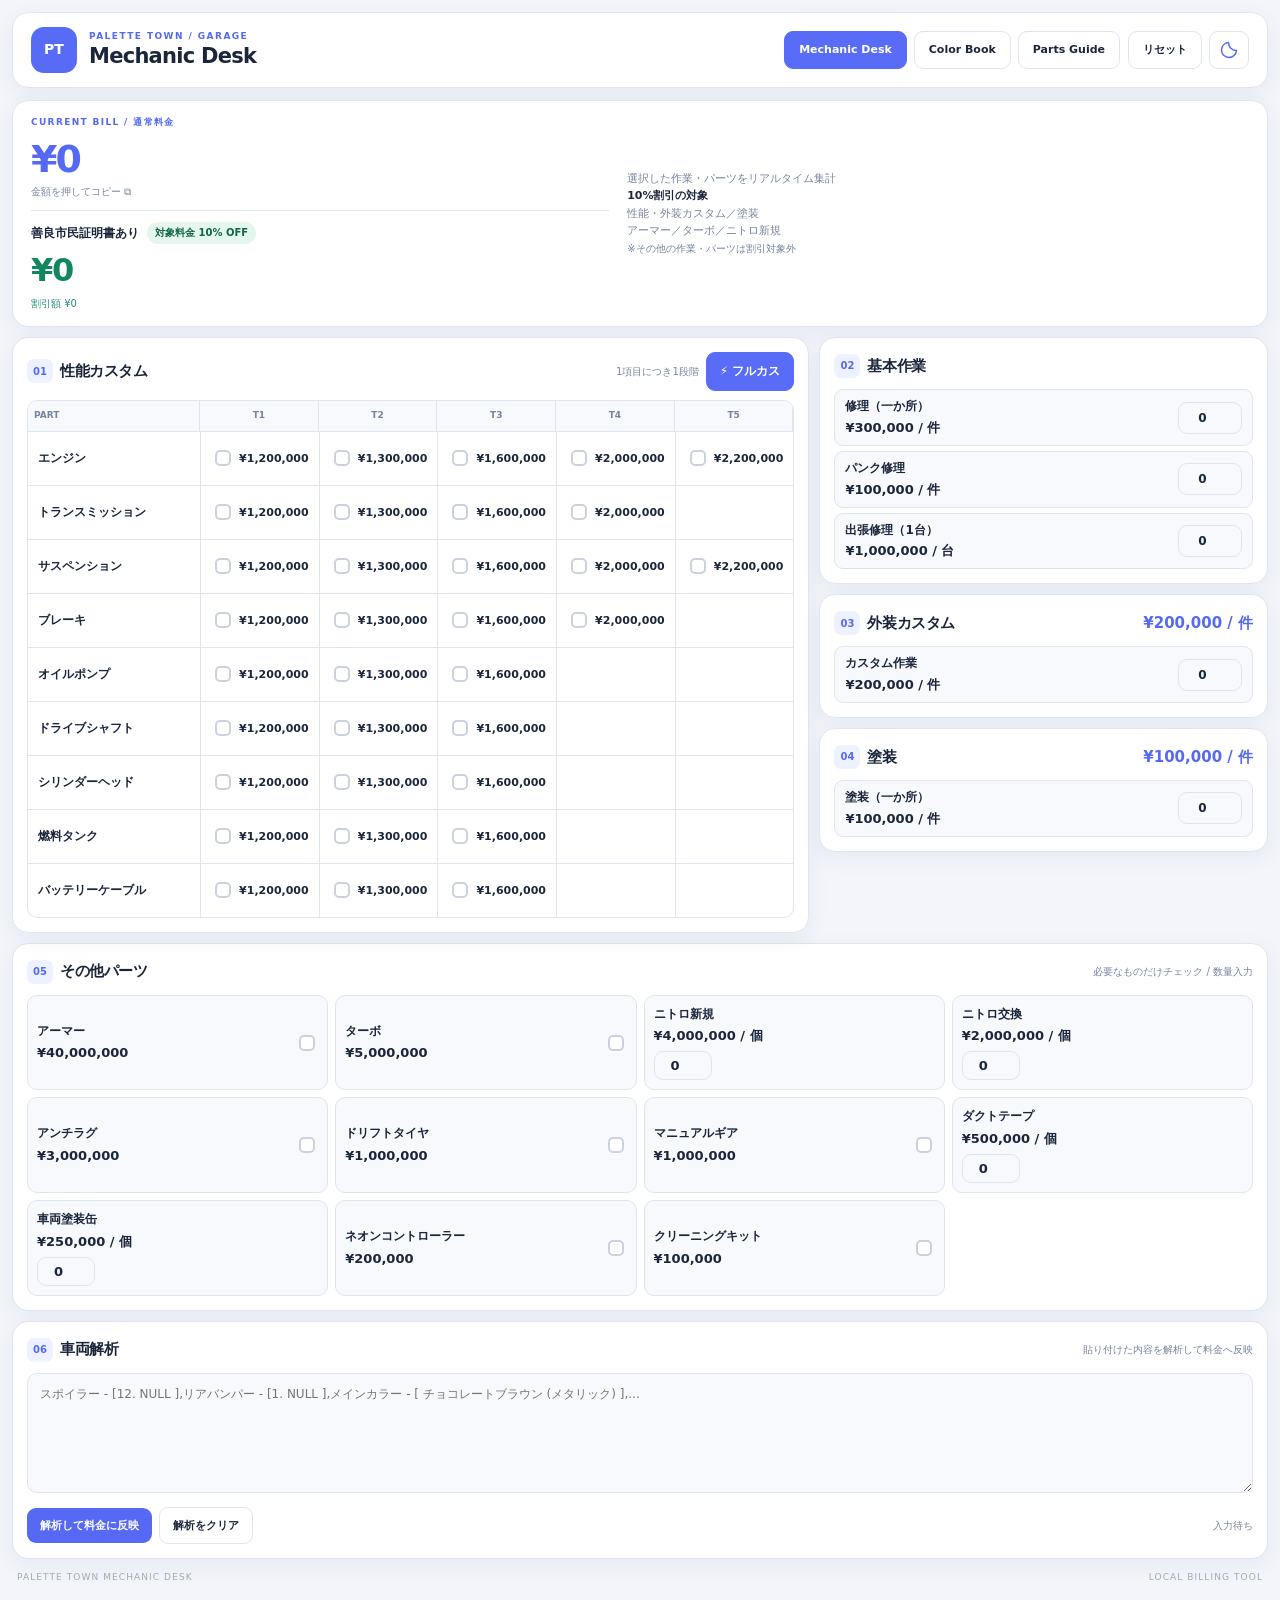
==== commit ce855730: "Add files via upload" ====
--- a/index.html
+++ b/index.html
@@ -101,7 +101,7 @@
 
             <label class="basic-row">
               <span>
-                タイヤ交換
+                パンク修理
                 <small>¥100,000 / 件</small>
               </span>
               <input type="number" min="0" value="0" data-price="100000" class="qty">
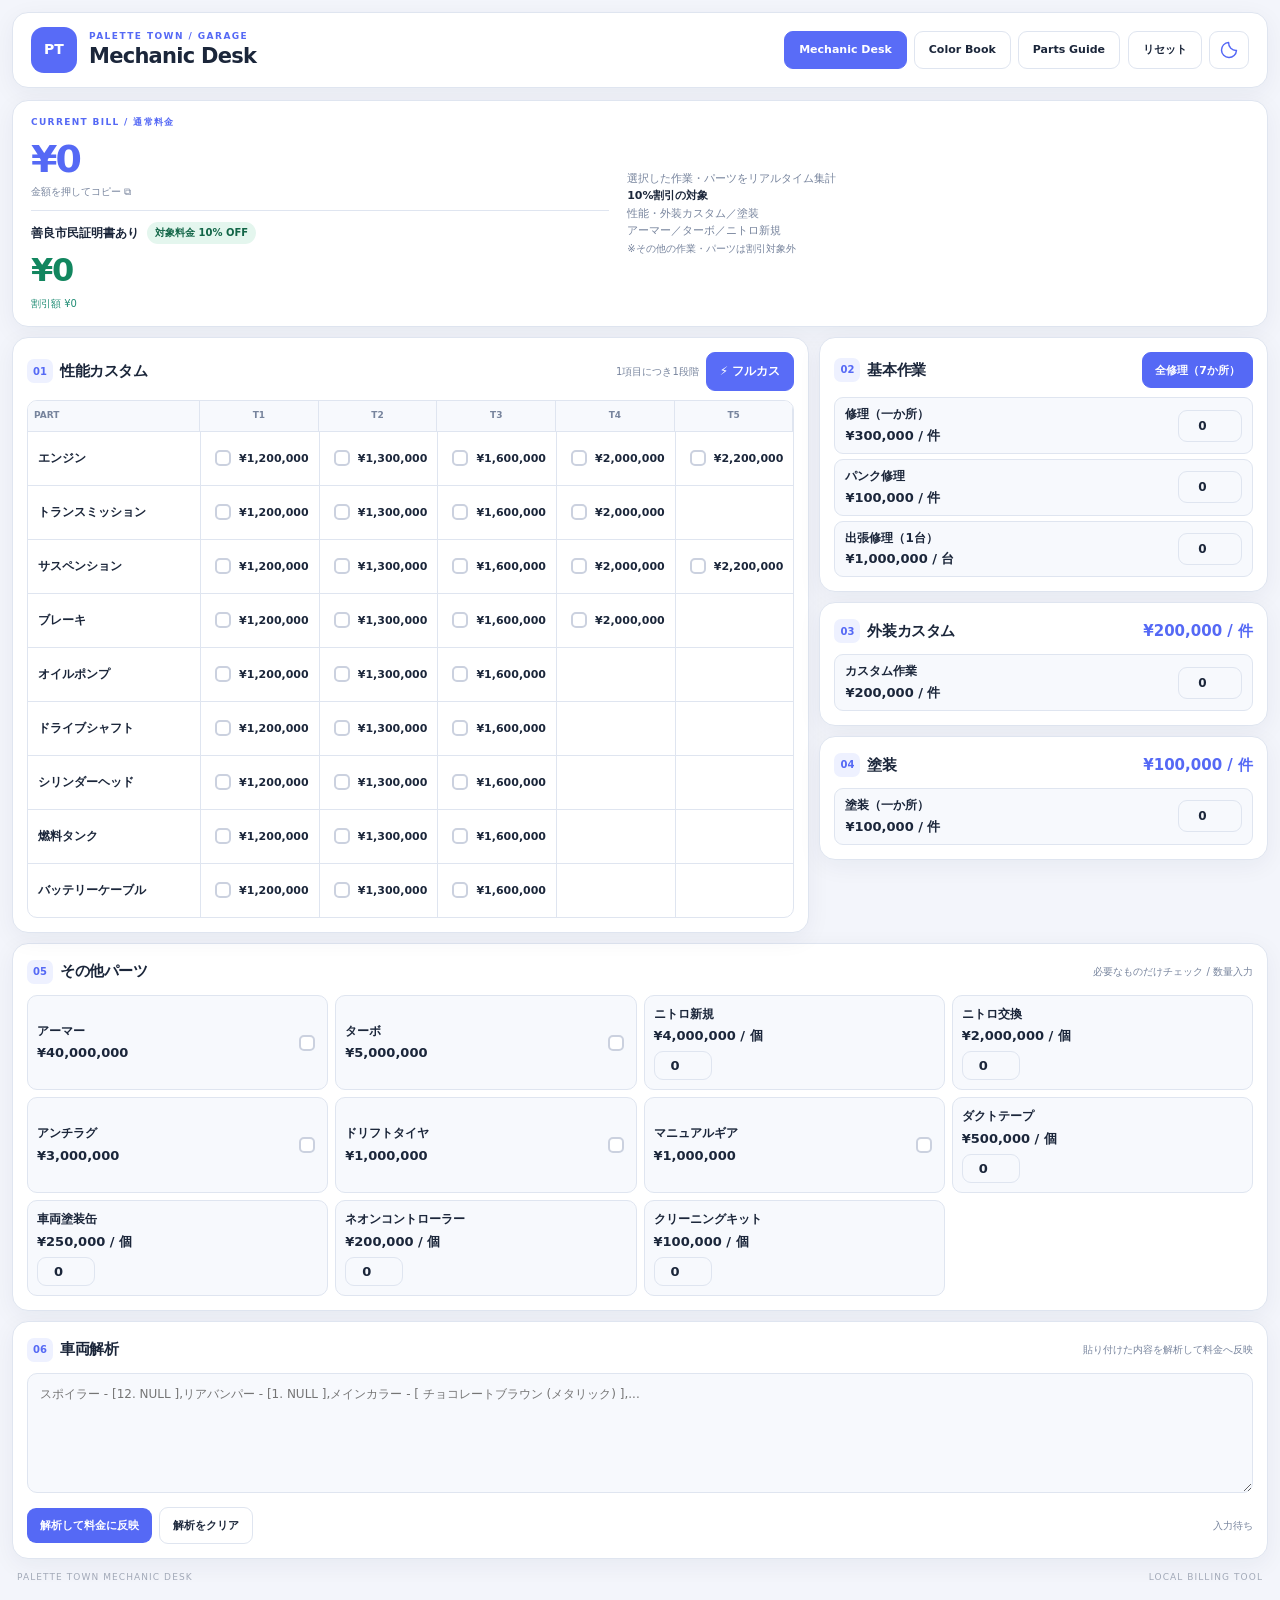
==== commit 9340f7dc: "Add files via upload" ====
--- a/index.html
+++ b/index.html
@@ -4,7 +4,7 @@
   <meta charset="UTF-8">
   <meta name="viewport" content="width=device-width, initial-scale=1.0">
   <title>Mechanic Desk | PALETTE TOWN / GARAGE</title>
-  <link rel="stylesheet" href="style.css?v=fullcustom-nitro-20261017-3">
+  <link rel="stylesheet" href="style.css?v=fullrepair-7-20261105-1">
 <link rel="stylesheet" href="shared-ui.css?v=ui-unify-20261020-1">
 <script src="shared-ui.js?v=ui-unify-20261020-1"></script>
 </head>
@@ -88,6 +88,9 @@
               <span class="section-no">02</span>
               <h2>基本作業</h2>
             </div>
+            <button id="fullRepairBtn" class="full-repair-btn" type="button"
+              aria-pressed="false" aria-controls="repairQty"
+              title="修理件数を7か所に設定します（7か所 × ¥300,000）">全修理（7か所）</button>
           </div>
 
           <div class="basic-list">
@@ -96,7 +99,7 @@
                 修理（一か所）
                 <small>¥300,000 / 件</small>
               </span>
-              <input type="number" min="0" value="0" data-price="300000" class="qty">
+              <input id="repairQty" type="number" min="0" step="1" value="0" data-price="300000" class="qty" aria-label="修理か所数">
             </label>
 
             <label class="basic-row">
@@ -268,6 +271,6 @@
 
   </div>
 
-  <script src="script.js?v=fullcustom-nitro-20261017-3"></script>
+  <script src="script.js?v=fullrepair-7-20261105-1"></script>
 </body>
 </html>
--- a/style.css
+++ b/style.css
@@ -1028,3 +1028,51 @@
   .performance .panel-head {align-items:flex-start;}
   .performance-quick .hint {display:none;}
 }
+
+/* 数量入力式の選択状態。1個/1件以上でカード全体が選択色になる。 */
+.part.has-quantity,
+.part.has-quantity:hover,
+.basic-row.has-quantity {
+  background:#f0f2ff;
+  border-color:#b8c0ff;
+  transition:background-color .16s ease,border-color .16s ease;
+}
+.part.has-quantity .qty,
+.basic-row.has-quantity .qty {
+  border-color:#848ee9;
+}
+body.dark .part.has-quantity,
+body.dark .part.has-quantity:hover,
+body.dark .basic-row.has-quantity {
+  background:#252b45;
+  border-color:#6874d8;
+}
+body.dark .part.has-quantity .qty,
+body.dark .basic-row.has-quantity .qty {
+  border-color:#7c8de7;
+}
+
+/* 基本作業・全修理（7か所）ワンタッチ設定 */
+button.full-repair-btn {
+  appearance:none;
+  min-height:36px;
+  padding:8px 12px;
+  white-space:nowrap;
+  border:1px solid var(--primary);
+  border-radius:9px;
+  background:var(--primary);
+  color:#fff;
+  font-size:11px;
+  font-weight:800;
+  cursor:pointer;
+  touch-action:manipulation;
+}
+button.full-repair-btn:hover {background:var(--primary-dark);}
+button.full-repair-btn:focus-visible {outline:3px solid var(--primary);outline-offset:3px;}
+button.full-repair-btn.is-active {background:#e7f5ef;color:#0c6948;border-color:#77c8a3;}
+button.full-repair-btn.is-active:hover {background:#d7eee3;}
+body.dark button.full-repair-btn.is-active {background:#204136;color:#a4f4c9;border-color:#478f75;}
+body.dark button.full-repair-btn.is-active:hover {background:#285341;}
+@media(max-width:420px) {
+  button.full-repair-btn {font-size:10px;padding:8px 10px;}
+}
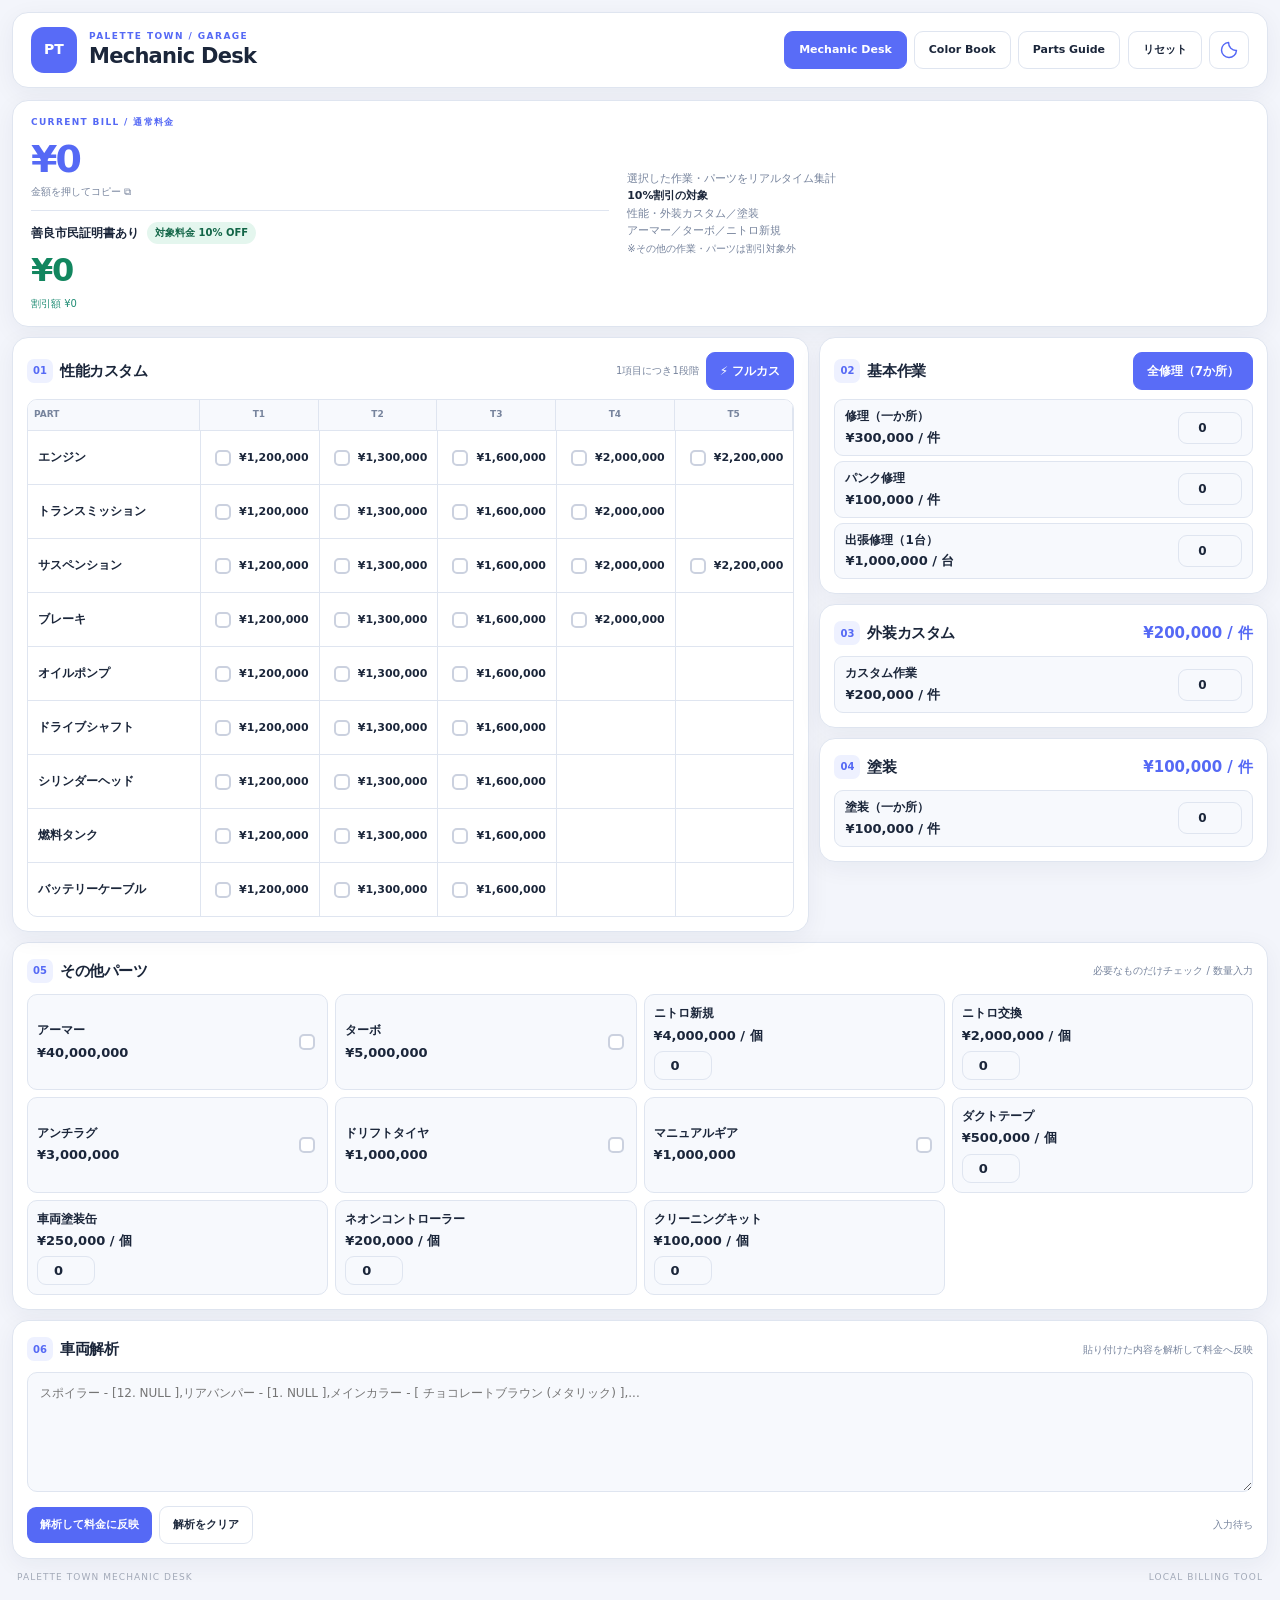
==== commit e45d3d6b: "Add files via upload" ====
--- a/index.html
+++ b/index.html
@@ -5,7 +5,7 @@
   <meta name="viewport" content="width=device-width, initial-scale=1.0">
   <title>Mechanic Desk | PALETTE TOWN / GARAGE</title>
   <link rel="stylesheet" href="style.css?v=fullrepair-7-20261105-1">
-<link rel="stylesheet" href="shared-ui.css?v=ui-unify-20261020-1">
+<link rel="stylesheet" href="shared-ui.css?v=button-match-dark-20261105-v2">
 <script src="shared-ui.js?v=ui-unify-20261020-1"></script>
 </head>
 <body data-pt-page="mechanic">
--- a/shared-ui.css
+++ b/shared-ui.css
@@ -218,3 +218,73 @@
  body[data-pt-page="guide"] .page-intro{padding:17px 14px}
  body[data-pt-page="color"] .summary-bar{padding:16px 12px}
 }
+
+
+/* Mechanic Desk: full custom / full repair share EXACT button visual rules
+   in both light and dark modes. Only these two controls are affected. */
+body[data-pt-page="mechanic"] button.full-custom-btn,
+body[data-pt-page="mechanic"] button.full-repair-btn {
+  appearance: none;
+  box-sizing: border-box;
+  display: inline-flex;
+  align-items: center;
+  justify-content: center;
+  min-height: 38px;
+  padding: 9px 13px;
+  border-width: 1px;
+  border-style: solid;
+  border-radius: 9px;
+  font-size: 12px;
+  font-weight: 800;
+  line-height: 1.2;
+  white-space: nowrap;
+  box-shadow: none;
+  transition: background-color .15s ease, border-color .15s ease, color .15s ease;
+}
+
+/* Explicitly target both themes rather than inheriting --primary,
+   which is different in light and dark mode. */
+body[data-pt-page="mechanic"] button.full-custom-btn:not(.is-active),
+body[data-pt-page="mechanic"] button.full-repair-btn:not(.is-active),
+body[data-pt-page="mechanic"].dark button.full-custom-btn:not(.is-active),
+body[data-pt-page="mechanic"].dark button.full-repair-btn:not(.is-active) {
+  background-color: #596cf7 !important;
+  border-color: #596cf7 !important;
+  color: #ffffff !important;
+}
+body[data-pt-page="mechanic"] button.full-custom-btn:not(.is-active):hover,
+body[data-pt-page="mechanic"] button.full-repair-btn:not(.is-active):hover,
+body[data-pt-page="mechanic"].dark button.full-custom-btn:not(.is-active):hover,
+body[data-pt-page="mechanic"].dark button.full-repair-btn:not(.is-active):hover {
+  background-color: #4356de !important;
+  border-color: #4356de !important;
+  color: #ffffff !important;
+}
+/* Selected state: distinct and readable in either theme. */
+body[data-pt-page="mechanic"] button.full-custom-btn.is-active,
+body[data-pt-page="mechanic"] button.full-repair-btn.is-active {
+  background-color: #e7f5ef !important;
+  border-color: #77c8a3 !important;
+  color: #0c6948 !important;
+}
+body[data-pt-page="mechanic"] button.full-custom-btn.is-active:hover,
+body[data-pt-page="mechanic"] button.full-repair-btn.is-active:hover {
+  background-color: #d7eee3 !important;
+}
+body[data-pt-page="mechanic"].dark button.full-custom-btn.is-active,
+body[data-pt-page="mechanic"].dark button.full-repair-btn.is-active {
+  background-color: #204136 !important;
+  border-color: #478f75 !important;
+  color: #a4f4c9 !important;
+}
+body[data-pt-page="mechanic"].dark button.full-custom-btn.is-active:hover,
+body[data-pt-page="mechanic"].dark button.full-repair-btn.is-active:hover {
+  background-color: #285341 !important;
+}
+@media (max-width: 420px) {
+  body[data-pt-page="mechanic"] button.full-custom-btn,
+  body[data-pt-page="mechanic"] button.full-repair-btn {
+    padding: 8px 10px;
+    font-size: 11px;
+  }
+}
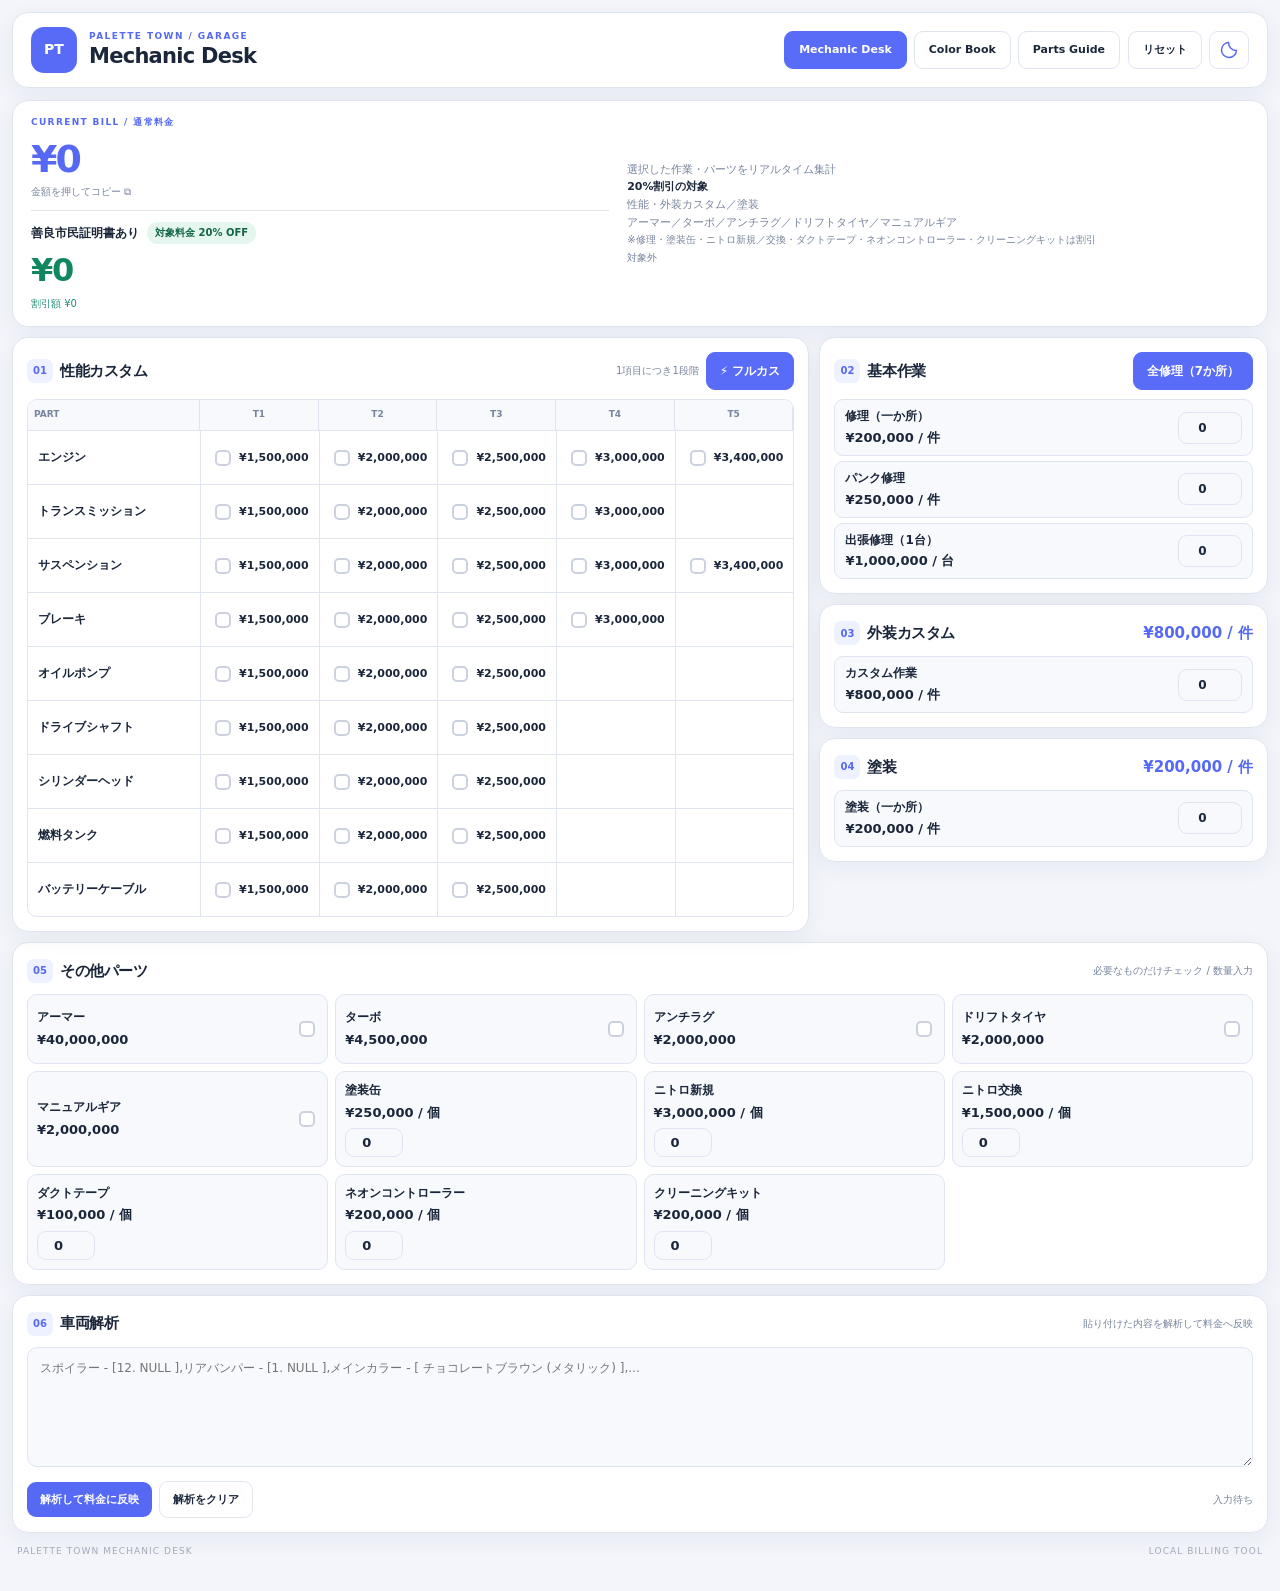
==== commit e9747d85: "Add files via upload" ====
--- a/index.html
+++ b/index.html
@@ -5,8 +5,8 @@
   <meta name="viewport" content="width=device-width, initial-scale=1.0">
   <title>Mechanic Desk | PALETTE TOWN / GARAGE</title>
   <link rel="stylesheet" href="style.css?v=fullrepair-7-20261105-1">
-<link rel="stylesheet" href="shared-ui.css?v=button-match-dark-20261105-v2">
-<script src="shared-ui.js?v=ui-unify-20261020-1"></script>
+<link rel="stylesheet" href="shared-ui.css?v=ui-unify-20261020-1">
+<script src="shared-ui.js?v=price-order-20261117-1"></script>
 </head>
 <body data-pt-page="mechanic">
   <div class="app pt-page">
@@ -36,7 +36,7 @@
         <div class="certificate-bill">
           <div class="certificate-title">
             <span>善良市民証明書あり</span>
-            <span class="certificate-rate">対象料金 10% OFF</span>
+            <span class="certificate-rate">対象料金 20% OFF</span>
           </div>
           <button type="button" class="amount-click discounted-total" id="discountTotal"
             title="証明書割引後の金額をコピー" aria-label="善良市民証明書適用後0円をコピー">¥0</button>
@@ -45,10 +45,10 @@
       </div>
       <div class="summary-note">
         選択した作業・パーツをリアルタイム集計<br>
-        <strong>10%割引の対象</strong><br>
+        <strong>20%割引の対象</strong><br>
         性能・外装カスタム／塗装<br>
-        アーマー／ターボ／ニトロ新規<br>
-        <span class="summary-notice">※その他の作業・パーツは割引対象外</span>
+        アーマー／ターボ／アンチラグ／ドリフトタイヤ／マニュアルギア<br>
+        <span class="summary-notice">※修理・塗装缶・ニトロ新規／交換・ダクトテープ・ネオンコントローラー・クリーニングキットは割引対象外</span>
       </div>
       <div class="message" id="message" role="status" aria-live="polite"></div>
     </section>
@@ -90,24 +90,24 @@
             </div>
             <button id="fullRepairBtn" class="full-repair-btn" type="button"
               aria-pressed="false" aria-controls="repairQty"
-              title="修理件数を7か所に設定します（7か所 × ¥300,000）">全修理（7か所）</button>
+              title="修理件数を7か所に設定します（7か所 × ¥200,000）">全修理（7か所）</button>
           </div>
 
           <div class="basic-list">
             <label class="basic-row">
               <span>
                 修理（一か所）
-                <small>¥300,000 / 件</small>
-              </span>
-              <input id="repairQty" type="number" min="0" step="1" value="0" data-price="300000" class="qty" aria-label="修理か所数">
+                <small>¥200,000 / 件</small>
+              </span>
+              <input id="repairQty" type="number" min="0" step="1" value="0" data-price="200000" class="qty" aria-label="修理か所数">
             </label>
 
             <label class="basic-row">
               <span>
                 パンク修理
-                <small>¥100,000 / 件</small>
-              </span>
-              <input type="number" min="0" value="0" data-price="100000" class="qty">
+                <small>¥250,000 / 件</small>
+              </span>
+              <input type="number" min="0" value="0" data-price="250000" class="qty">
             </label>
 
             <label class="basic-row">
@@ -126,16 +126,16 @@
               <span class="section-no">03</span>
               <h2>外装カスタム</h2>
             </div>
-            <strong>¥200,000 / 件</strong>
+            <strong>¥800,000 / 件</strong>
           </div>
 
           <div class="basic-list">
             <label class="basic-row">
               <span>
                 カスタム作業
-                <small>¥200,000 / 件</small>
-              </span>
-              <input id="customQty" type="number" min="0" value="0" data-price="200000" data-discount-eligible="true" class="qty">
+                <small>¥800,000 / 件</small>
+              </span>
+              <input id="customQty" type="number" min="0" value="0" data-price="800000" data-discount-eligible="true" class="qty">
             </label>
           </div>
         </section>
@@ -146,16 +146,16 @@
               <span class="section-no">04</span>
               <h2>塗装</h2>
             </div>
-            <strong>¥100,000 / 件</strong>
+            <strong>¥200,000 / 件</strong>
           </div>
 
           <div class="basic-list">
             <label class="basic-row">
               <span>
                 塗装（一か所）
-                <small>¥100,000 / 件</small>
-              </span>
-              <input id="paintQty" type="number" min="0" value="0" data-price="100000" data-discount-eligible="true" class="qty">
+                <small>¥200,000 / 件</small>
+              </span>
+              <input id="paintQty" type="number" min="0" value="0" data-price="200000" data-discount-eligible="true" class="qty">
             </label>
           </div>
         </section>
@@ -215,7 +215,7 @@
               カスタム
               <small class="auto-note">料金へ自動反映</small>
             </span>
-            <strong><span id="analysisCustomCount">0</span>件 × ¥200,000</strong>
+            <strong><span id="analysisCustomCount">0</span>件 × ¥800,000</strong>
           </div>
 
           <div class="analysis-charge">
@@ -223,7 +223,7 @@
               塗装
               <small class="auto-note">料金へ自動反映</small>
             </span>
-            <strong><span id="analysisPaintCount">0</span>件 × ¥100,000</strong>
+            <strong><span id="analysisPaintCount">0</span>件 × ¥200,000</strong>
           </div>
         </div>
 
@@ -271,6 +271,6 @@
 
   </div>
 
-  <script src="script.js?v=fullrepair-7-20261105-1"></script>
+  <script src="script.js?v=price-order-20261117-1"></script>
 </body>
 </html>
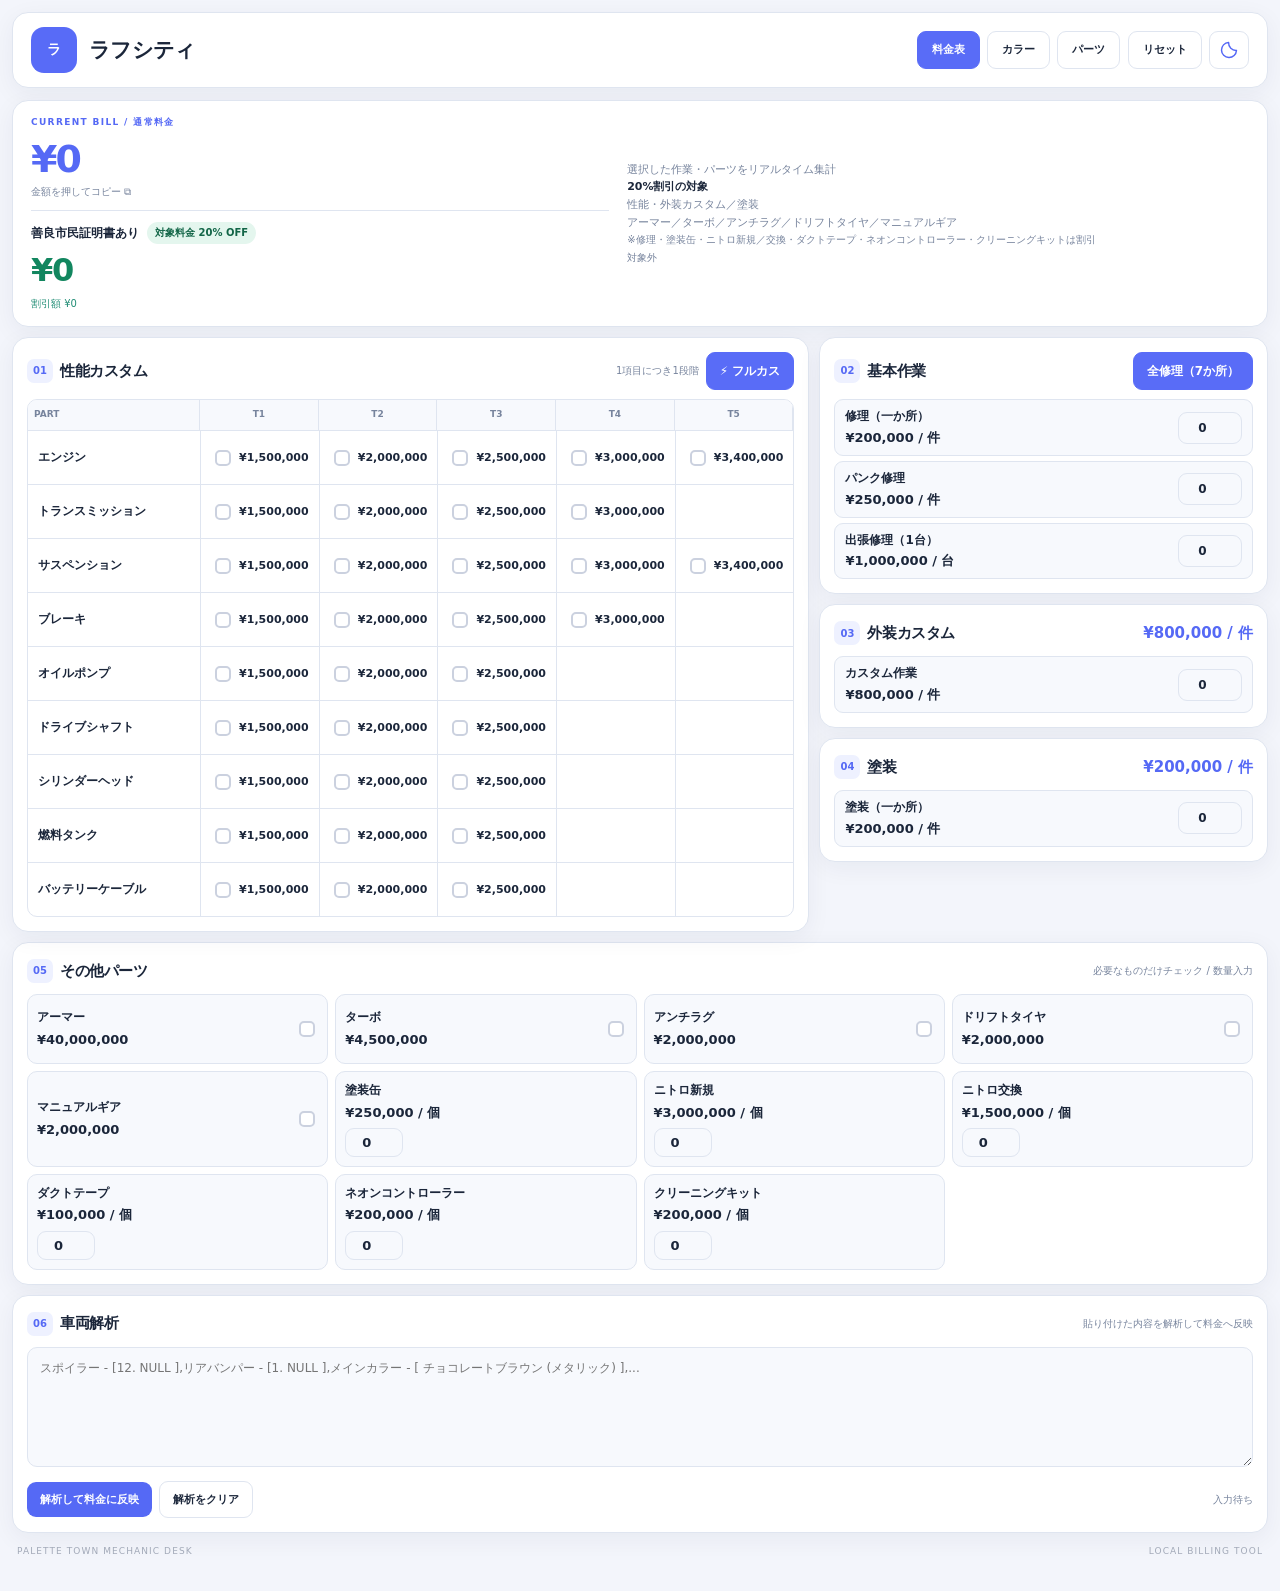
==== commit d3b3afd4: "Add files via upload" ====
--- a/index.html
+++ b/index.html
@@ -3,25 +3,29 @@
 <head>
   <meta charset="UTF-8">
   <meta name="viewport" content="width=device-width, initial-scale=1.0">
-  <title>Mechanic Desk | PALETTE TOWN / GARAGE</title>
+  <title>料金表 | ラフシティ</title>
   <link rel="stylesheet" href="style.css?v=fullrepair-7-20261105-1">
 <link rel="stylesheet" href="shared-ui.css?v=ui-unify-20261020-1">
-<script src="shared-ui.js?v=price-order-20261117-1"></script>
+<script src="shared-ui.js?v=roughcity-header-20261117-1"></script>
 </head>
 <body data-pt-page="mechanic">
   <div class="app pt-page">
 
     <header class="topbar pt-header">
-  <a class="pt-brand" href="index.html" aria-label="Palette Town Garage ホーム">
-    <span class="pt-brand-mark" aria-hidden="true">PT</span>
-    <span class="pt-brand-copy"><small>PALETTE TOWN / GARAGE</small><strong class="pt-header-name">Mechanic Desk</strong></span>
+  <a class="pt-brand" href="index.html" aria-label="ラフシティ 料金表へ">
+    <span class="pt-brand-mark" aria-hidden="true">ラ</span>
+    <span class="pt-brand-copy"><strong class="pt-header-name">ラフシティ</strong></span>
   </a>
   <nav class="pt-header-actions" aria-label="メインナビゲーション">
-    <span class="pt-nav-pages"><a class="pt-tab is-active" href="index.html" aria-current="page">Mechanic Desk</a>
-<a class="pt-tab" href="colors.html">Color Book</a>
-<a class="pt-tab" href="guide.html">Parts Guide</a>
-</span>
-    <span class="pt-nav-tools"><button id="resetBtn" type="button" class="ghost pt-utility">リセット</button><button id="themeBtn" class="pt-theme" type="button" title="表示モード切替" aria-label="表示モードを切り替える">☾</button></span>
+    <span class="pt-nav-pages">
+      <a class="pt-tab is-active" href="index.html" aria-current="page">料金表</a>
+      <a class="pt-tab" href="colors.html">カラー</a>
+      <a class="pt-tab" href="guide.html">パーツ</a>
+    </span>
+    <span class="pt-nav-tools">
+      <button id="resetBtn" type="button" class="ghost pt-utility">リセット</button>
+      <button id="themeBtn" class="pt-theme" type="button" title="表示モード切替" aria-label="表示モードを切り替える">☾</button>
+    </span>
   </nav>
 </header>
 
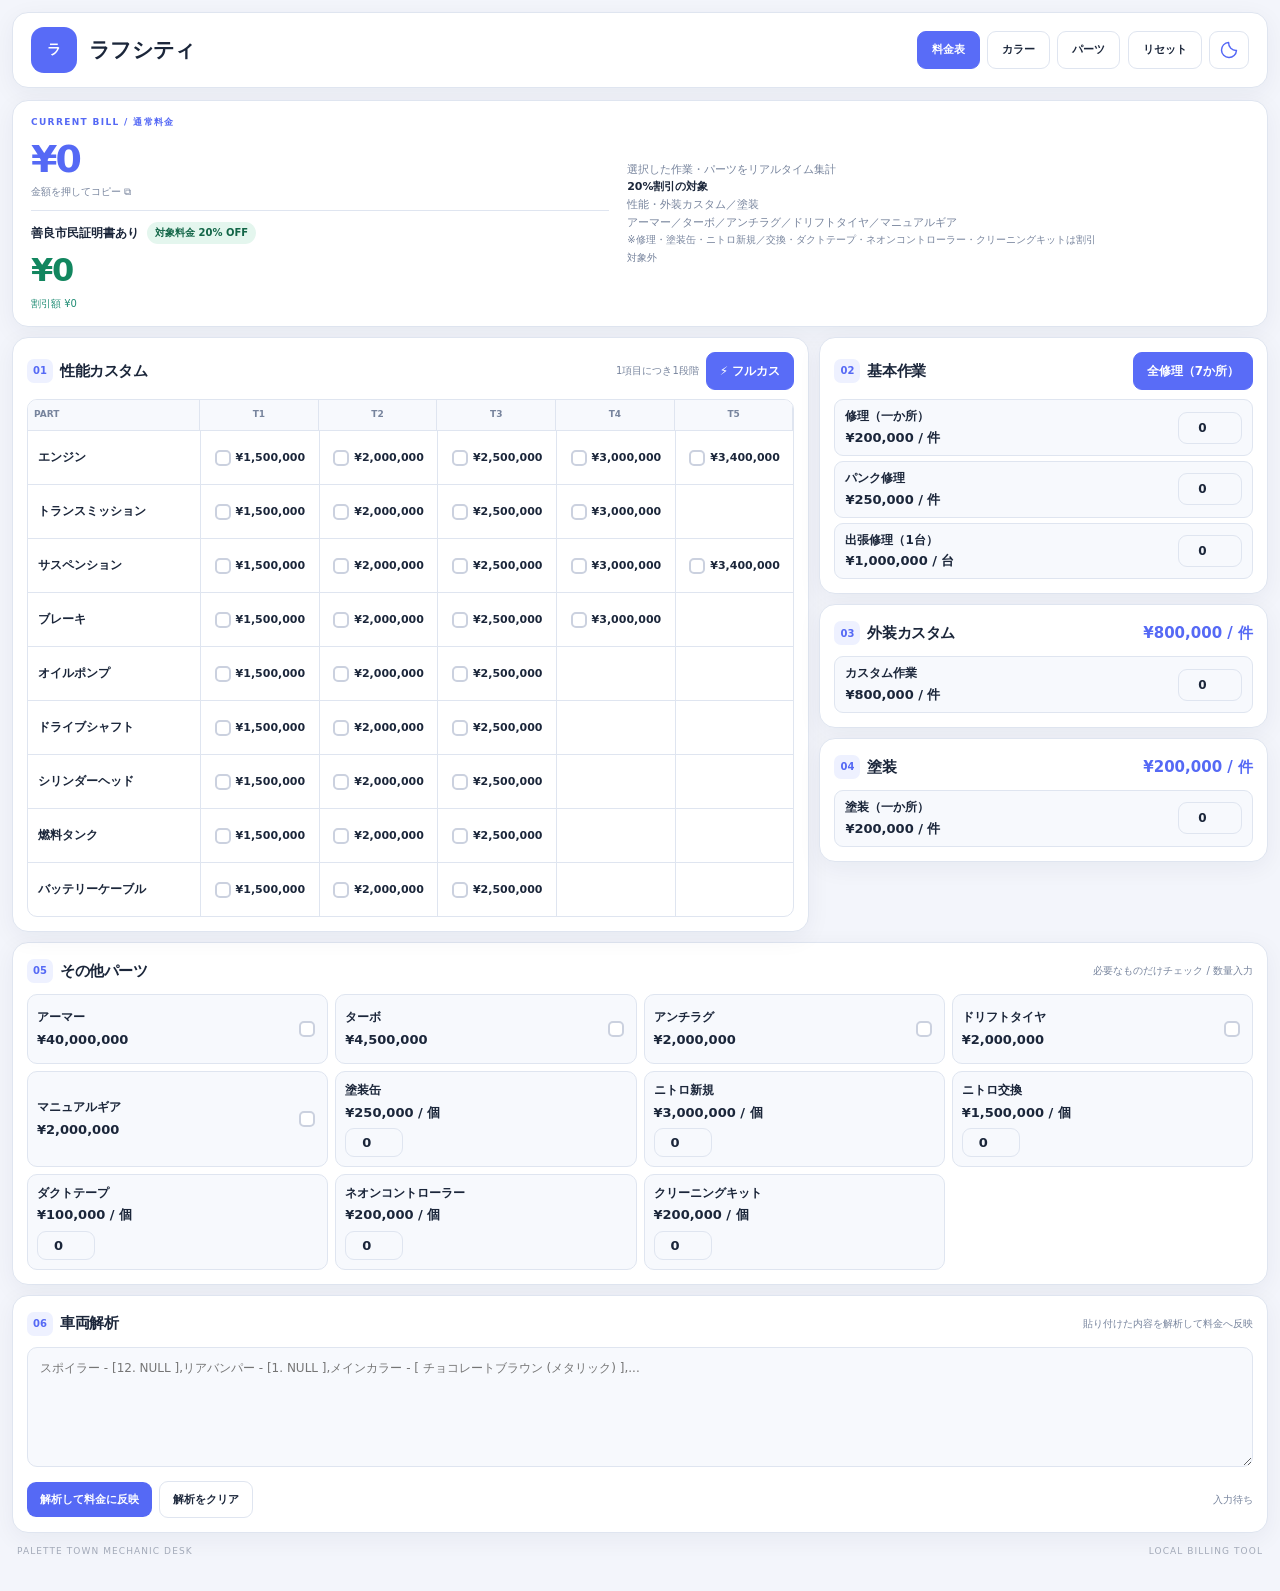
==== commit 4b480fed: "Add files via upload" ====
--- a/index.html
+++ b/index.html
@@ -4,7 +4,7 @@
   <meta charset="UTF-8">
   <meta name="viewport" content="width=device-width, initial-scale=1.0">
   <title>料金表 | ラフシティ</title>
-  <link rel="stylesheet" href="style.css?v=fullrepair-7-20261105-1">
+  <link rel="stylesheet" href="style.css?v=checkbox-align-20261123-v1">
 <link rel="stylesheet" href="shared-ui.css?v=ui-unify-20261020-1">
 <script src="shared-ui.js?v=roughcity-header-20261117-1"></script>
 </head>
--- a/style.css
+++ b/style.css
@@ -329,8 +329,32 @@
   border-color:var(--primary);
 }
 
-.tier-cell input:checked:after,
-.part input[type=checkbox]:checked:after{
+/* 性能カスタム：チェックを16pxの枠内に正確に中央配置。文字の✓に依存しない。 */
+.tier-cell input[type="checkbox"] {
+  -webkit-appearance: none;
+  appearance: none;
+  display: grid;
+  place-items: center;
+  margin: 0;
+  padding: 0;
+  line-height: normal;
+  cursor: pointer;
+}
+.tier-cell input[type="checkbox"]::after {
+  content: "";
+  display: block;
+  box-sizing: border-box;
+  width: 5px;
+  height: 8px;
+  border-right: 2px solid #fff;
+  border-bottom: 2px solid #fff;
+  transform: translateY(-1px) rotate(45deg);
+  opacity: 0;
+}
+.tier-cell input[type="checkbox"]:checked::after { opacity: 1; }
+
+/* その他パーツの既存表示は変更しない。 */
+.part input[type=checkbox]:checked::after{
   content:"✓";
   position:absolute;
   left:2px;
@@ -1051,28 +1075,3 @@
 body.dark .basic-row.has-quantity .qty {
   border-color:#7c8de7;
 }
-
-/* 基本作業・全修理（7か所）ワンタッチ設定 */
-button.full-repair-btn {
-  appearance:none;
-  min-height:36px;
-  padding:8px 12px;
-  white-space:nowrap;
-  border:1px solid var(--primary);
-  border-radius:9px;
-  background:var(--primary);
-  color:#fff;
-  font-size:11px;
-  font-weight:800;
-  cursor:pointer;
-  touch-action:manipulation;
-}
-button.full-repair-btn:hover {background:var(--primary-dark);}
-button.full-repair-btn:focus-visible {outline:3px solid var(--primary);outline-offset:3px;}
-button.full-repair-btn.is-active {background:#e7f5ef;color:#0c6948;border-color:#77c8a3;}
-button.full-repair-btn.is-active:hover {background:#d7eee3;}
-body.dark button.full-repair-btn.is-active {background:#204136;color:#a4f4c9;border-color:#478f75;}
-body.dark button.full-repair-btn.is-active:hover {background:#285341;}
-@media(max-width:420px) {
-  button.full-repair-btn {font-size:10px;padding:8px 10px;}
-}
